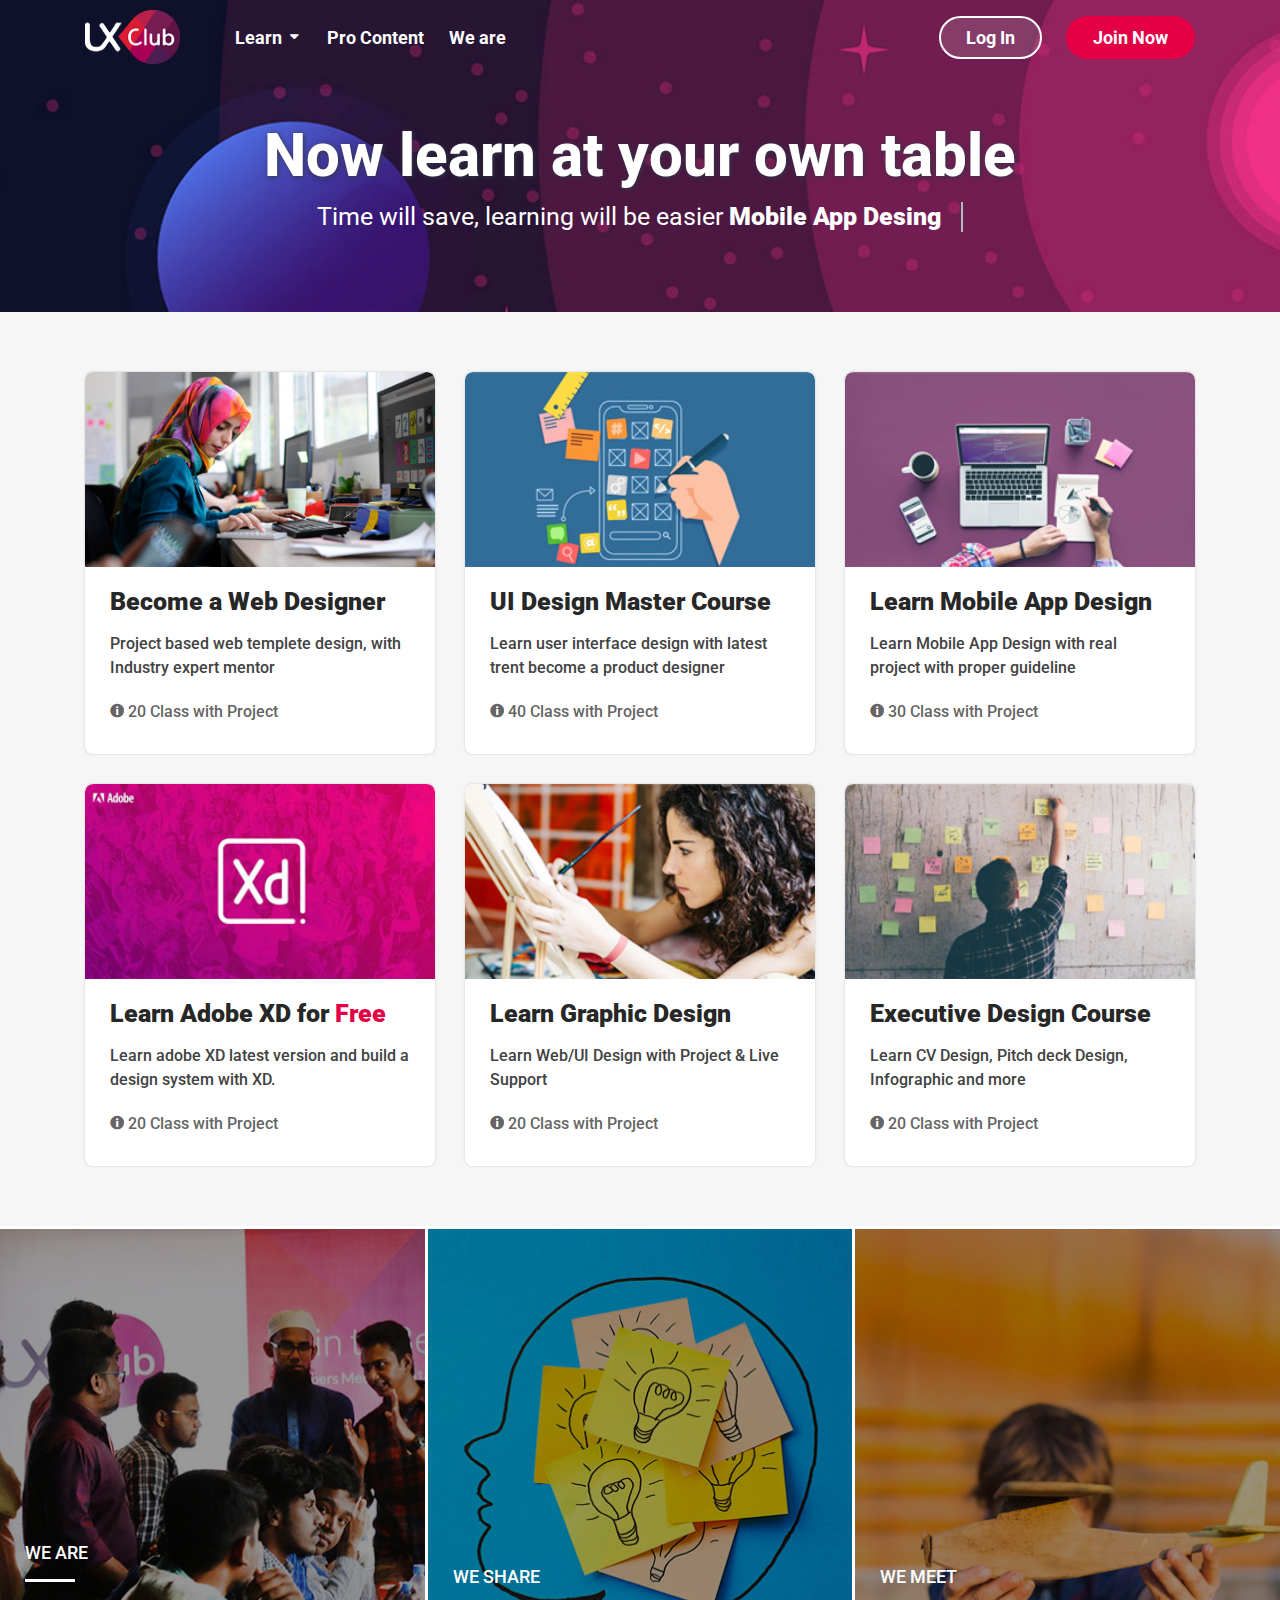
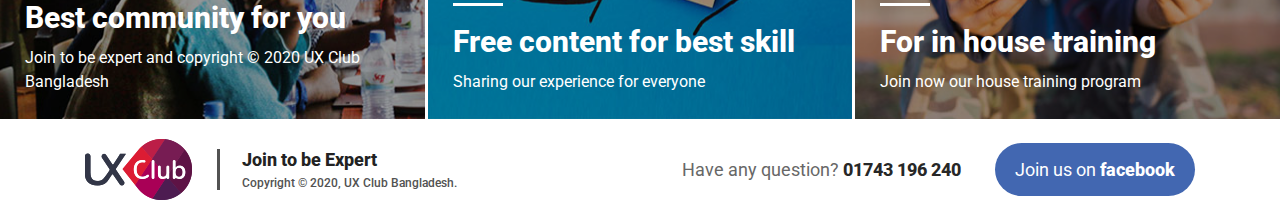
==== index.html @ e27b7f0e "g" ====
<!doctype html>
<html class="no-js" lang="en">

<head>

    <!--========= Required meta tags =========-->
    <meta charset="utf-8">
    <meta http-equiv="x-ua-compatible" content="ie=edge">
    <meta name="description" content="">
    <meta name="viewport" content="width=device-width, initial-scale=1, shrink-to-fit=no">

    <!--====== Title ======-->
    <title>Site Title</title>

    <!--====== Favicon ======-->
    <link rel="shortcut icon" href="assets/images/favicon.ico" type="images/x-icon" />
    <!--====== bootstrap css ======-->
    <link rel="stylesheet" href="assets/css/bootstrap.min.css">
    <!--====== font-awesome css ======-->
    <link rel="stylesheet" href="assets/css/font-awesome.min.css">
    <link rel="stylesheet" href="assets/css/icofont.min.css">
    <link rel="stylesheet" href="assets/css/nice-select.css">
    <link rel="stylesheet" href="assets/css/animate-headline.css">
    <link rel="stylesheet" href="assets/css/owl.carousel.min.css">
    <!--====== Default css ======-->
    <link rel="stylesheet" href="assets/css/default.css">
    <!--====== style css ======-->
    <link rel="stylesheet" href="assets/css/style.css">
    <!--====== responsive css ======-->
    <link rel="stylesheet" href="assets/css/responsive.css">
    
</head>
    <!--[if lt IE 8]>
        <p class="browserupgrade">You are using an <strong>outdated</strong> browser. Please <a href="http://browsehappy.com/">upgrade your browser</a> to improve your experience.</p>
    <![endif]-->
<body>

    <div class="overlayed"></div>

    <!-- header area start -->
    <header class="header-area">
        <div class="container">
            <div class="row">
                <div class="col-md-8">
                    <div class="header-left">
                        <a href="index.html" class="site-logo">
                            <img src="assets/images/logo.png" alt="">
                        </a>
                        <div class="mainmenu">
                            <ul id="navMenu">
                                <li class="has-submenu"><a href="inner-page-before.html">Learn</a>
                                    <ul class="has-sub-menu">
                                        <li><a href="#">Submenu 1</a></li>
                                        <li><a href="#">Submenu 2</a></li>
                                    </ul>
                                </li>
                                <li><a href="inner-page-after.html">Pro Content</a></li>
                                <li><a href="#">We are</a></li>
                            </ul>
                        </div>
                        <div class="sideicon">
                            <input type="checkbox" class="navigation__checkbox" id="navi-toggle">
                            <label for="navi-toggle" class="navigation__button">
                                <span class="navigation__icon">&nbsp;</span>
                            </label>
                        </div>
                    </div>
                </div>
                <div class="col-md-4 my-auto">
                    <div class="header-buttons">
                        <a href="#" data-toggle="modal" data-target="#exampleModalCenter"
                            class="site-button">Log In</a>
                        <a href="#" data-toggle="modal" data-target="#exampleModalCenter2"
                            class="site-button borderd">Join Now</a>
                    </div>
                    
                    <div class="for-loginmethod">
                        <!-- Modal -->
                        <div class="modal fade" id="exampleModalCenter" tabindex="-1" role="dialog"
                            aria-labelledby="exampleModalCenterTitle" aria-hidden="true">
                            <div class="modal-dialog modal-dialog-centered" role="document">
                                <div class="modal-content">
                                    <div class="modal-header">
                                        <button type="button" class="close" data-dismiss="modal" aria-label="Close">
                                            <span aria-hidden="true">&times;</span>
                                        </button>
                                    </div>
                                    <div class="modal-body">
                                        <div class="log-inpagess">
                                            <div class="login-content">
                                                <h4>Log In to Start Learning</h4>
                                                <div class="connect-facebook">
                                                    <span>
                                                        <a href=""><i class="fa fa-facebook-f"></i>Log In with
                                                            facebook</a>
                                                    </span>
                                                </div>
                                                <div class="loginforms1">
                                                    <form action="">
                                                        <div class="login-us">
                                                            <input type="email" placeholder="Email">
                                                            <input type="password" placeholder="Password">
                                                        </div>
                                                    </form>
                                                </div>
                                                <div class="repare-pass">
                                                    <div class="log-into">
                                                        <div class="try-thisfield">
                                                            <a href="profile-1.html" class="logs1">Log In</a>
                                                            <a href="" class="forgot1">Forgot Password?</a>
                                                        </div>
                                                        <span>Don't have an membership? <a href="">JOIN</a></span>
                                                    </div>
                                                </div>
                                            </div>
                                        </div>
                                    </div>
                                </div>
                            </div>
                        </div>

                        <!-- Modal -->
                    </div>


                    <div class="for-loginmethod">
                        <!-- Modal -->
                        <div class="modal fade" id="exampleModalCenter2" tabindex="-1" role="dialog"
                            aria-labelledby="exampleModalCenterTitle" aria-hidden="true">
                            <div class="modal-dialog modal-dialog-centered" role="document">
                                <div class="modal-content">
                                    <div class="modal-header">
                                        <button type="button" class="close" data-dismiss="modal" aria-label="Close">
                                            <span aria-hidden="true">&times;</span>
                                        </button>
                                    </div>
                                    <div class="modal-body">
                                        <div class="log-inpagess">
                                            <div class="login-content">
                                                <h4>Join to Start Learning</h4>
                                                <div class="connect-facebook">
                                                    <span>
                                                        <a href=""><i class="fa fa-facebook-f"></i>Log In with
                                                            facebook</a>
                                                    </span>
                                                </div>
                                                <div class="loginforms1">
                                                    <form action="">
                                                        <div class="login-us">
                                                            <input type="text" placeholder="Name">
                                                            <input type="email" placeholder="Email">
                                                            <input type="number" placeholder="Phone Number">
                                                            <input type="password" placeholder="Set Password">
                                                        </div>
                                                    </form>
                                                </div>
                                                <div class="repare-pass">
                                                    <div class="log-into">
                                                        <div class="try-thisfield">
                                                            <a href="profile-2.html" data-toggle="modal"
                                                                data-target="#exampleModalCenter3"
                                                                class="logs1 next-hide">Sing Up</a>
                                                        </div>
                                                        <span>You have already joined? <a href="">LOG IN</a></span>
                                                    </div>
                                                </div>
                                            </div>
                                        </div>
                                    </div>
                                </div>
                            </div>
                        </div>
                        <!-- Modal -->
                    </div>
                </div>
            </div>
        </div>
    </header>
    <!-- header area end -->

    <!-- hamburger menu start -->
    <div class="hamburger-menu">
        <div class="sidebarlists">
            <div class="crossbars">
                <button></button>
            </div>
            <ul>
                <li><a href="inner-page-before.html">Learn</a>
                    <ul>
                        <li><a href="#">Submenu 1</a></li>
                        <li><a href="#">Submenu 2</a></li>
                    </ul>
                </li>
                <li><a href="inner-page-after.html">Pro Content</a></li>
                <li><a href="#">We are</a></li>
            </ul>
        </div>
    </div>
    <!-- hamburger menu end -->

    <!-- hero area start -->
    <section class="hero-area bg_img" data-background="assets/images/hero-bg.jpg">
        <div class="container">
            <div class="row justify-content-center">
                <div class="col-lg-10 text-center">
                    <h2 class="title">Now learn at your own table</h2>
                    <h4 class="sub-title cd-headline clip is-full-width">Time will save, learning will be easier
                        <span class="cd-words-wrapper">
                            <b class="is-visible">Mobile App Desing</b>
                            <b>PSD Desing</b>
                            <b>Template Desing</b>
                            <b>Ux Design</b>
                        </span></h4>
                </div>
            </div>
        </div>
    </section>
    <!-- hero area end -->

    <!-- course section start -->
    <section class="courses-area pb-60">
        <div class="container">
            <div class="row mt-none-30">
                <div class="col-lg-4 col-md-6">
                    <div class="single-course mt-30">
                        <div class="course-img">
                            <a href="inner-page-before.html"><img src="assets/images/course-1.jpg" alt="Course 1"></a>
                        </div>
                        <a href="inner-page-before.html">
                            <h4 class="title">Become a Web Designer</h4>
                        </a>
                        <p>Project based web templete design, with
                            Industry expert mentor</p>
                        <span class="course-meta">
                            <i class="fa fa-exclamation-circle" aria-hidden="true"></i> 20
                            Class with Project
                        </span>
                    </div>
                </div>
                <div class="col-lg-4 col-md-6">
                    <div class="single-course mt-30">
                        <div class="course-img">
                            <a href="#"><img src="assets/images/course-2.jpg" alt="Course 1"></a>
                        </div>
                        <a href="#">
                            <h4 class="title">UI Design Master Course</h4>
                        </a>
                        <p>Learn user interface design with
                            latest trent become a product designer</p>
                        <span class="course-meta">
                            <i class="fa fa-exclamation-circle" aria-hidden="true"></i> 40
                            Class with Project
                        </span>
                    </div>
                </div>
                <div class="col-lg-4 col-md-6">
                    <div class="single-course mt-30">
                        <div class="course-img">
                            <a href="#"><img src="assets/images/course-3.jpg" alt="Course 1"></a>
                        </div>
                        <a href="#">
                            <h4 class="title">Learn Mobile App Design</h4>
                        </a>
                        <p>Learn Mobile App Design with real project
                            with proper guideline</p>
                        <span class="course-meta">
                            <i class="fa fa-exclamation-circle" aria-hidden="true"></i> 30
                            Class with Project
                        </span>
                    </div>
                </div>
                <div class="col-lg-4 col-md-6">
                    <div class="single-course mt-30">
                        <div class="course-img">
                            <a href="#"><img src="assets/images/course-4.jpg" alt="Course 1"></a>
                        </div>
                        <a href="#">
                            <h4 class="title">Learn Adobe XD for <span>Free</span></h4>
                        </a>
                        <p>Learn adobe XD latest version
                            and build a design system with XD.</p>
                        <span class="course-meta">
                            <i class="fa fa-exclamation-circle" aria-hidden="true"></i> 20
                            Class with Project
                        </span>
                    </div>
                </div>
                <div class="col-lg-4 col-md-6">
                    <div class="single-course mt-30">
                        <div class="course-img">
                            <a href="#"><img src="assets/images/course-5.jpg" alt="Course 1"></a>
                        </div>
                        <a href="#">
                            <h4 class="title">Learn Graphic Design</h4>
                        </a>
                        <p>Learn Web/UI Design with Project
                            & Live Support</p>
                        <span class="course-meta">
                            <i class="fa fa-exclamation-circle" aria-hidden="true"></i> 20
                            Class with Project
                        </span>
                    </div>
                </div>
                <div class="col-lg-4 col-md-6">
                    <div class="single-course mt-30">
                        <div class="course-img">
                            <a href="#"><img src="assets/images/course-6.jpg" alt="Course 1"></a>
                        </div>
                        <a href="#">
                            <h4 class="title">Executive Design Course</h4>
                        </a>
                        <p>Learn CV Design, Pitch deck Design,
                            Infographic and more</p>
                        <span class="course-meta">
                            <i class="fa fa-exclamation-circle" aria-hidden="true"></i> 20
                            Class with Project
                        </span>
                    </div>
                </div>
            </div>
        </div>
    </section>
    <!-- course section end -->

    <!-- blog section start -->
    <section class="blog-area">
        <div class="container-fluid">
            <div class="row no-gutters">
                <div class="col-lg-4">
                    <div class="single-post">
                        <div class="thumb bg_img" data-background="assets/images/blog-1.jpg" data-overlay="4"></div>
                        <div class="content">
                            <h4 class="sub-title">WE ARE</h4>
                            <a href="#">
                                <h2 class="title">Best community for you</h2>
                            </a>
                            <p>Join to be expert and copyright &copy; 2020 UX Club Bangladesh</p>
                        </div>
                    </div>
                </div>
                <div class="col-lg-4">
                    <div class="single-post">
                        <div class="thumb bg_img" data-background="assets/images/blog-2.jpg" data-overlay="4"></div>
                        <div class="content">
                            <h4 class="sub-title">WE SHARE</h4>
                            <a href="#">
                                <h2 class="title">Free content for best skill</h2>
                            </a>
                            <p>Sharing our experience for everyone</p>
                        </div>
                    </div>
                </div>
                <div class="col-lg-4">
                    <div class="single-post">
                        <div class="thumb bg_img" data-background="assets/images/blog-3.jpg" data-overlay="4"></div>
                        <div class="content">
                            <h4 class="sub-title">WE MEET</h4>
                            <a href="#">
                                <h2 class="title">For in house training</h2>
                            </a>
                            <p>Join now our house training program</p>
                        </div>
                    </div>
                </div>
            </div>
        </div>
    </section>
    <!-- blog section end -->

    <footer class="footer-area">
        <div class="container">
            <div class="row">
                <div class="col-lg-6">
                    <div class="footer-left">
                        <a href="index.html" class="footer-logo">
                            <img src="assets/images/footer-logo.png" alt="">
                        </a>
                        <div class="tagline">
                            <h4>Join to be Expert<span>Copyright &copy; 2020, UX Club Bangladesh.</span></h4>
                        </div>
                    </div>
                </div>
                <div class="col-lg-6 my-auto">
                    <div class="footer-right">
                        <a href="tel:01743196240" class="call-button"><span>Have any question?</span> 01743 196 240</a>
                        <a href="#" class="fb-button"><span>Join us on</span> facebook</a>
                    </div>
                </div>
            </div>
        </div>
    </footer>

    <!--========= jquery js =========-->
    <script src="assets/js/jquery-2.2.4.min.js"></script>
    <!--========= Bootstrap js =========-->
    <script src="assets/js/bootstrap.min.js"></script>
    <!--========= meanmenu js =========-->
    <script src="assets/js/jquery.nice-select.min.js"></script>
    <script src="assets/js/lightcase.js"></script>
    <script src="assets/js/animate-headline.js"></script>
    <script src="assets/js/owl.carousel.min.js"></script>
    <!--========= main js =========-->
    <script src="assets/js/main.js"></script>
</body>

</html>
---- assets/css/nice-select.css ----
.nice-select {
  -webkit-tap-highlight-color: transparent;
  background-color: #fff;
  border-radius: 5px;
  border: solid 1px #e8e8e8;
  box-sizing: border-box;
  clear: both;
  cursor: pointer;
  display: block;
  float: left;
  font-family: inherit;
  font-size: 14px;
  font-weight: normal;
  height: 42px;
  line-height: 40px;
  outline: none;
  padding-left: 18px;
  padding-right: 30px;
  position: relative;
  text-align: left !important;
  -webkit-transition: all 0.2s ease-in-out;
  transition: all 0.2s ease-in-out;
  -webkit-user-select: none;
     -moz-user-select: none;
      -ms-user-select: none;
          user-select: none;
  white-space: nowrap;
  width: auto; }
  .nice-select:hover {
    border-color: #dbdbdb; }
  .nice-select:active, .nice-select.open, .nice-select:focus {
    border-color: #999; }
  .nice-select:after {
    border-bottom: 2px solid #999;
    border-right: 2px solid #999;
    content: '';
    display: block;
    height: 5px;
    margin-top: -4px;
    pointer-events: none;
    position: absolute;
    right: 12px;
    top: 50%;
    -webkit-transform-origin: 66% 66%;
        -ms-transform-origin: 66% 66%;
            transform-origin: 66% 66%;
    -webkit-transform: rotate(45deg);
        -ms-transform: rotate(45deg);
            transform: rotate(45deg);
    -webkit-transition: all 0.15s ease-in-out;
    transition: all 0.15s ease-in-out;
    width: 5px; }
  .nice-select.open:after {
    -webkit-transform: rotate(-135deg);
        -ms-transform: rotate(-135deg);
            transform: rotate(-135deg); }
  .nice-select.open .list {
    opacity: 1;
    pointer-events: auto;
    -webkit-transform: scale(1) translateY(0);
        -ms-transform: scale(1) translateY(0);
            transform: scale(1) translateY(0); }
  .nice-select.disabled {
    border-color: #ededed;
    color: #999;
    pointer-events: none; }
    .nice-select.disabled:after {
      border-color: #cccccc; }
  .nice-select.wide {
    width: 100%; }
    .nice-select.wide .list {
      left: 0 !important;
      right: 0 !important; }
  .nice-select.right {
    float: right; }
    .nice-select.right .list {
      left: auto;
      right: 0; }
  .nice-select.small {
    font-size: 12px;
    height: 36px;
    line-height: 34px; }
    .nice-select.small:after {
      height: 4px;
      width: 4px; }
    .nice-select.small .option {
      line-height: 34px;
      min-height: 34px; }
  .nice-select .list {
    background-color: #fff;
    border-radius: 5px;
    box-shadow: 0 0 0 1px rgba(68, 68, 68, 0.11);
    box-sizing: border-box;
    margin-top: 4px;
    opacity: 0;
    overflow: hidden;
    padding: 0;
    pointer-events: none;
    position: absolute;
    top: 100%;
    left: 0;
    -webkit-transform-origin: 50% 0;
        -ms-transform-origin: 50% 0;
            transform-origin: 50% 0;
    -webkit-transform: scale(0.75) translateY(-21px);
        -ms-transform: scale(0.75) translateY(-21px);
            transform: scale(0.75) translateY(-21px);
    -webkit-transition: all 0.2s cubic-bezier(0.5, 0, 0, 1.25), opacity 0.15s ease-out;
    transition: all 0.2s cubic-bezier(0.5, 0, 0, 1.25), opacity 0.15s ease-out;
    z-index: 9; }
    .nice-select .list:hover .option:not(:hover) {
      background-color: transparent !important; }
  .nice-select .option {
    cursor: pointer;
    font-weight: 400;
    line-height: 40px;
    list-style: none;
    min-height: 40px;
    outline: none;
    padding-left: 18px;
    padding-right: 29px;
    text-align: left;
    -webkit-transition: all 0.2s;
    transition: all 0.2s; }
    .nice-select .option:hover, .nice-select .option.focus, .nice-select .option.selected.focus {
      background-color: #f6f6f6; }
    .nice-select .option.selected {
      font-weight: bold; }
    .nice-select .option.disabled {
      background-color: transparent;
      color: #999;
      cursor: default; }

.no-csspointerevents .nice-select .list {
  display: none; }

.no-csspointerevents .nice-select.open .list {
  display: block; }
---- assets/css/default.css ----
/* Deafult Margin & Padding */
.mt-none-30 {
	margin-top: -30px;
}
.mt-none-50 {
	margin-top: -50px;
}

/*-- Margin Top --*/
.mt-5 {
	margin-top: 5px;
}
.mt-10 {
	margin-top: 10px;
}
.mt-15 {
	margin-top: 15px;
}
.mt-20 {
	margin-top: 20px;
}
.mt-25 {
	margin-top: 25px;
}
.mt-30 {
	margin-top: 30px;
}
.mt-35 {
	margin-top: 35px;
}
.mt-40 {
	margin-top: 40px;
}
.mt-45 {
	margin-top: 45px;
}
.mt-50 {
	margin-top: 50px;
}
.mt-55 {
	margin-top: 55px;
}
.mt-60 {
	margin-top: 60px;
}
.mt-65 {
	margin-top: 65px;
}
.mt-70 {
	margin-top: 70px;
}
.mt-75 {
	margin-top: 75px;
}
.mt-80 {
	margin-top: 80px;
}
.mt-85 {
	margin-top: 85px;
}
.mt-90 {
	margin-top: 90px;
}
.mt-95 {
	margin-top: 95px;
}
.mt-100 {
	margin-top: 100px;
}
.mt-105 {
	margin-top: 105px;
}
.mt-110 {
	margin-top: 110px;
}
.mt-115 {
	margin-top: 115px;
}
.mt-120 {
	margin-top: 120px;
}
.mt-125 {
	margin-top: 125px;
}
.mt-130 {
	margin-top: 130px;
}
.mt-135 {
	margin-top: 135px;
}
.mt-140 {
	margin-top: 140px;
}
.mt-145 {
	margin-top: 145px;
}
.mt-150 {
	margin-top: 150px;
}
.mt-155 {
	margin-top: 155px;
}
.mt-160 {
	margin-top: 160px;
}
.mt-165 {
	margin-top: 165px;
}
.mt-170 {
	margin-top: 170px;
}
.mt-175 {
	margin-top: 175px;
}
.mt-180 {
	margin-top: 180px;
}
.mt-185 {
	margin-top: 185px;
}
.mt-190 {
	margin-top: 190px;
}
.mt-195 {
	margin-top: 195px;
}
.mt-200 {
	margin-top: 200px;
}
/*-- Margin Bottom --*/

.mb-5 {
	margin-bottom: 5px;
}
.mb-10 {
	margin-bottom: 10px;
}
.mb-15 {
	margin-bottom: 15px;
}
.mb-20 {
	margin-bottom: 20px;
}
.mb-25 {
	margin-bottom: 25px;
}
.mb-30 {
	margin-bottom: 30px;
}
.mb-35 {
	margin-bottom: 35px;
}
.mb-40 {
	margin-bottom: 40px;
}
.mb-45 {
	margin-bottom: 45px;
}
.mb-50 {
	margin-bottom: 50px;
}
.mb-55 {
	margin-bottom: 55px;
}
.mb-60 {
	margin-bottom: 60px;
}
.mb-65 {
	margin-bottom: 65px;
}
.mb-70 {
	margin-bottom: 70px;
}
.mb-75 {
	margin-bottom: 75px;
}
.mb-80 {
	margin-bottom: 80px;
}
.mb-85 {
	margin-bottom: 85px;
}
.mb-90 {
	margin-bottom: 90px;
}
.mb-95 {
	margin-bottom: 95px;
}
.mb-100 {
	margin-bottom: 100px;
}
.mb-105 {
	margin-bottom: 105px;
}
.mb-110 {
	margin-bottom: 110px;
}
.mb-115 {
	margin-bottom: 115px;
}
.mb-120 {
	margin-bottom: 120px;
}
.mb-125 {
	margin-bottom: 125px;
}
.mb-130 {
	margin-bottom: 130px;
}
.mb-135 {
	margin-bottom: 135px;
}
.mb-140 {
	margin-bottom: 140px;
}
.mb-145 {
	margin-bottom: 145px;
}
.mb-150 {
	margin-bottom: 150px;
}
.mb-155 {
	margin-bottom: 155px;
}
.mb-160 {
	margin-bottom: 160px;
}
.mb-165 {
	margin-bottom: 165px;
}
.mb-170 {
	margin-bottom: 170px;
}
.mb-175 {
	margin-bottom: 175px;
}
.mb-180 {
	margin-bottom: 180px;
}
.mb-185 {
	margin-bottom: 185px;
}
.mb-190 {
	margin-bottom: 190px;
}
.mb-195 {
	margin-bottom: 195px;
}
.mb-200 {
	margin-bottom: 200px;
}
/*-- margin left --*/
.ml-5 {
	margin-left: 5px;
}
.ml-10 {
	margin-left: 10px;
}
.ml-15 {
	margin-left: 15px;
}
.ml-20 {
	margin-left: 20px;
}
.ml-25 {
	margin-left: 25px;
}
.ml-30 {
	margin-left: 30px;
}
.ml-35 {
	margin-left: 35px;
}
.ml-40 {
	margin-left: 40px;
}
.ml-45 {
	margin-left: 45px;
}
.ml-50 {
	margin-left: 50px;
}
.ml-55 {
	margin-left: 55px;
}
.ml-60 {
	margin-left: 60px;
}
.ml-65 {
	margin-left: 65px;
}
.ml-70 {
	margin-left: 70px;
}
.ml-75 {
	margin-left: 75px;
}
.ml-80 {
	margin-left: 80px;
}
.ml-85 {
	margin-left: 85px;
}
.ml-90 {
	margin-left: 90px;
}
.ml-95 {
	margin-left: 95px;
}
.ml-100 {
	margin-left: 100px;
}
.ml-105 {
	margin-left: 105px;
}
.ml-110 {
	margin-left: 110px;
}
.ml-115 {
	margin-left: 115px;
}
.ml-120 {
	margin-left: 120px;
}
.ml-125 {
	margin-left: 125px;
}
.ml-130 {
	margin-left: 130px;
}
.ml-135 {
	margin-left: 135px;
}
.ml-140 {
	margin-left: 140px;
}
.ml-145 {
	margin-left: 145px;
}
.ml-150 {
	margin-left: 150px;
}
.ml-155 {
	margin-left: 155px;
}
.ml-160 {
	margin-left: 160px;
}
.ml-165 {
	margin-left: 165px;
}
.ml-170 {
	margin-left: 170px;
}
.ml-175 {
	margin-left: 175px;
}
.ml-180 {
	margin-left: 180px;
}
.ml-185 {
	margin-left: 185px;
}
.ml-190 {
	margin-left: 190px;
}
.ml-195 {
	margin-left: 195px;
}
.ml-200 {
	margin-left: 200px;
}
/*-- margin right --*/
.mr-5 {
	margin-right: 5px;
}
.mr-10 {
	margin-right: 10px;
}
.mr-15 {
	margin-right: 15px;
}
.mr-20 {
	margin-right: 20px;
}
.mr-25 {
	margin-right: 25px;
}
.mr-30 {
	margin-right: 30px;
}
.mr-35 {
	margin-right: 35px;
}
.mr-40 {
	margin-right: 40px;
}
.mr-45 {
	margin-right: 45px;
}
.mr-50 {
	margin-right: 50px;
}
.mr-55 {
	margin-right: 55px;
}
.mr-60 {
	margin-right: 60px;
}
.mr-65 {
	margin-right: 65px;
}
.mr-70 {
	margin-right: 70px;
}
.mr-75 {
	margin-right: 75px;
}
.mr-80 {
	margin-right: 80px;
}
.mr-85 {
	margin-right: 85px;
}
.mr-90 {
	margin-right: 90px;
}
.mr-95 {
	margin-right: 95px;
}
.mr-100 {
	margin-right: 100px;
}
.mr-105 {
	margin-right: 105px;
}
.mr-110 {
	margin-right: 110px;
}
.mr-115 {
	margin-right: 115px;
}
.mr-120 {
	margin-right: 120px;
}
.mr-125 {
	margin-right: 125px;
}
.mr-130 {
	margin-right: 130px;
}
.mr-135 {
	margin-right: 135px;
}
.mr-140 {
	margin-right: 140px;
}
.mr-145 {
	margin-right: 145px;
}
.mr-150 {
	margin-right: 150px;
}
.mr-155 {
	margin-right: 155px;
}
.mr-160 {
	margin-right: 160px;
}
.mr-165 {
	margin-right: 165px;
}
.mr-170 {
	margin-right: 170px;
}
.mr-175 {
	margin-right: 175px;
}
.mr-180 {
	margin-right: 180px;
}
.mr-185 {
	margin-right: 185px;
}
.mr-190 {
	margin-right: 190px;
}
.mr-195 {
	margin-right: 195px;
}
.mr-200 {
	margin-right: 200px;
}


/*-- Padding Top --*/

.pt-5 {
	padding-top: 5px;
}
.pt-10 {
	padding-top: 10px;
}
.pt-15 {
	padding-top: 15px;
}
.pt-20 {
	padding-top: 20px;
}
.pt-25 {
	padding-top: 25px;
}
.pt-30 {
	padding-top: 30px;
}
.pt-35 {
	padding-top: 35px;
}
.pt-40 {
	padding-top: 40px;
}
.pt-45 {
	padding-top: 45px;
}
.pt-50 {
	padding-top: 50px;
}
.pt-55 {
	padding-top: 55px;
}
.pt-60 {
	padding-top: 60px;
}
.pt-65 {
	padding-top: 65px;
}
.pt-70 {
	padding-top: 70px;
}
.pt-75 {
	padding-top: 75px;
}
.pt-80 {
	padding-top: 80px;
}
.pt-85 {
	padding-top: 85px;
}
.pt-90 {
	padding-top: 90px;
}
.pt-95 {
	padding-top: 95px;
}
.pt-100 {
	padding-top: 100px;
}
.pt-105 {
	padding-top: 105px;
}
.pt-110 {
	padding-top: 110px;
}
.pt-115 {
	padding-top: 115px;
}
.pt-120 {
	padding-top: 120px;
}
.pt-125 {
	padding-top: 125px;
}
.pt-130 {
	padding-top: 130px;
}
.pt-135 {
	padding-top: 135px;
}
.pt-140 {
	padding-top: 140px;
}
.pt-145 {
	padding-top: 145px;
}
.pt-150 {
	padding-top: 150px;
}
.pt-155 {
	padding-top: 155px;
}
.pt-160 {
	padding-top: 160px;
}
.pt-165 {
	padding-top: 165px;
}
.pt-170 {
	padding-top: 170px;
}
.pt-175 {
	padding-top: 175px;
}
.pt-180 {
	padding-top: 180px;
}
.pt-185 {
	padding-top: 185px;
}
.pt-190 {
	padding-top: 190px;
}
.pt-195 {
	padding-top: 195px;
}
.pt-200 {
	padding-top: 200px;
}
/*-- Padding Bottom --*/

.pb-5 {
	padding-bottom: 5px;
}
.pb-10 {
	padding-bottom: 10px;
}
.pb-15 {
	padding-bottom: 15px;
}
.pb-20 {
	padding-bottom: 20px;
}
.pb-25 {
	padding-bottom: 25px;
}
.pb-30 {
	padding-bottom: 30px;
}
.pb-35 {
	padding-bottom: 35px;
}
.pb-40 {
	padding-bottom: 40px;
}
.pb-45 {
	padding-bottom: 45px;
}
.pb-50 {
	padding-bottom: 50px;
}
.pb-55 {
	padding-bottom: 55px;
}
.pb-60 {
	padding-bottom: 60px;
}
.pb-65 {
	padding-bottom: 65px;
}
.pb-70 {
	padding-bottom: 70px;
}
.pb-75 {
	padding-bottom: 75px;
}
.pb-80 {
	padding-bottom: 80px;
}
.pb-85 {
	padding-bottom: 85px;
}
.pb-90 {
	padding-bottom: 90px;
}
.pb-95 {
	padding-bottom: 95px;
}
.pb-100 {
	padding-bottom: 100px;
}
.pb-105 {
	padding-bottom: 105px;
}
.pb-110 {
	padding-bottom: 110px;
}
.pb-115 {
	padding-bottom: 115px;
}
.pb-120 {
	padding-bottom: 120px;
}
.pb-125 {
	padding-bottom: 125px;
}
.pb-130 {
	padding-bottom: 130px;
}
.pb-135 {
	padding-bottom: 135px;
}
.pb-140 {
	padding-bottom: 140px;
}
.pb-145 {
	padding-bottom: 145px;
}
.pb-150 {
	padding-bottom: 150px;
}
.pb-155 {
	padding-bottom: 155px;
}
.pb-160 {
	padding-bottom: 160px;
}
.pb-165 {
	padding-bottom: 165px;
}
.pb-170 {
	padding-bottom: 170px;
}
.pb-175 {
	padding-bottom: 175px;
}
.pb-180 {
	padding-bottom: 180px;
}
.pb-185 {
	padding-bottom: 185px;
}
.pb-190 {
	padding-bottom: 190px;
}
.pb-195 {
	padding-bottom: 195px;
}
.pb-200 {
	padding-bottom: 200px;
}

/*-- Padding left --*/

.pl-0 {
	padding-left: 0px;
}
.pl-5 {
	padding-left: 5px;
}
.pl-10 {
	padding-left: 10px;
}
.pl-15 {
	padding-left: 15px;
}
.pl-20 {
	padding-left: 20px;
}
.pl-25 {
	padding-left: 25px;
}
.pl-30 {
	padding-left: 30px;
}
.pl-35 {
	padding-left: 35px;
}
.pl-40 {
	padding-left: 40px;
}
.pl-45 {
	padding-left: 45px;
}
.pl-50 {
	padding-left: 50px;
}
.pl-55 {
	padding-left: 55px;
}
.pl-60 {
	padding-left: 60px;
}
.pl-65 {
	padding-left: 65px;
}
.pl-70 {
	padding-left: 70px;
}
.pl-75 {
	padding-left: 75px;
}
.pl-80 {
	padding-left: 80px;
}
.pl-85 {
	padding-left: 85px;
}
.pl-90 {
	padding-left: 90px;
}
.pl-100 {
	padding-left: 100px;
}
.pl-105 {
	padding-left: 105px;
}
.pl-110 {
	padding-left: 110px;
}
.pl-115 {
	padding-left: 115px;
}
.pl-120 {
	padding-left: 120px;
}
.pl-125 {
	padding-left: 125px;
}
/*-- Padding right --*/

.pr-0 {
	padding-right: 0px;
}
.pr-5 {
	padding-right: 5px;
}
.pr-10 {
	padding-right: 10px;
}
.pr-15 {
	padding-right: 15px;
}
.pr-20 {
	padding-right: 20px;
}
.pr-25 {
	padding-right: 25px;
}
.pr-30 {
	padding-right: 30px;
}
.pr-35 {
	padding-right: 35px;
}
.pr-40 {
	padding-right: 40px;
}
.pr-45 {
	padding-right: 45px;
}
.pr-50 {
	padding-right: 50px;
}
.pr-55 {
	padding-right: 55px;
}
.pr-60 {
	padding-right: 60px;
}
.pr-65 {
	padding-right: 65px;
}
.pr-70 {
	padding-right: 70px;
}
.pr-75 {
	padding-right: 75px;
}
.pr-80 {
	padding-right: 80px;
}
.pr-85 {
	padding-right: 85px;
}
.pr-90 {
	padding-right: 90px;
}
.pr-95 {
	padding-right: 95px;
}
.pr-100 {
	padding-right: 100px;
}
.pr-105 {
	padding-right: 105px;
}

/* black overlay */

[data-overlay] {
	position: relative;
}
[data-overlay]::before {
	background: #000;
	content: "";
	height: 100%;
	left: 0;
	position: absolute;
	top: 0;
	width: 100%;
	z-index: 1;
}
[data-overlay="3"]::before {
	opacity: 0.3;
}
[data-overlay="4"]::before {
	opacity: 0.4;
}
[data-overlay="5"]::before {
	opacity: 0.5;
}
[data-overlay="6"]::before {
	opacity: 0.6;
}
[data-overlay="7"]::before {
	opacity: 0.7;
}
[data-overlay="8"]::before {
	opacity: 0.8;
}
[data-overlay="9"]::before {
	opacity: 0.9;
}

.bg_img{
    background-position: center center;
    background-size: cover;
    background-repeat: no-repeat;
    width: 100%;
}
---- assets/css/style.css ----
/* 
------------------
Template Name: 
Author: rsthemes
Author Email: info.rsthemes@gmail.com
Version: 1.0
------------------

----------------
Table of Content
----------------
1.common css
2.header css
3.banner css
4.about css
5.services css
6.qualification css
7.portfolio css
8.blog css
9.review css
10.contact css
11.footer css
*/


/*______________________ Global stlye ___________________*/

@import url('https://fonts.googleapis.com/css?family=Roboto:400,400i,500,500i,700,700i,900&display=swap');
@import url('https://fonts.googleapis.com/css?family=Hind+Siliguri:300,400,500,600,700&display=swap');

*,
*::after,
*::before {
    margin: 0;
    padding: 0;
    outline: 0;
}

a,
a:hover,
a:visited,
a:link {
    text-decoration: none;
}

a:focus,
input:focus,
textarea:focus,
button:focus {
    text-decoration: none;
    outline: none;
}

html,
body {
    font-family: 'Roboto', sans-serif;
    font-weight: 400;
    font-style: normal;
    font-size: 15px;
    color: #222222;
}

h1,
h2,
h3,
h4,
h5,
h6,
p {
    margin: 0;
    padding: 0;
}

ul,
li {
    margin: 0px;
    padding: 0px;
    list-style-type: none;
}

a,
button,
input[type="submit"] {
    transition: all 0.2s;
    cursor: pointer;
}

img {
    max-width: 100%;
    height: auto;
}


/*______________________ Main CSS Start From Here ___________________*/


/* header css */
.header-left {
    display: flex;
    align-items: center;
}

.mainmenu ul {
    display: flex;
}

.mainmenu a {
    color: #fff;
    font-weight: 700;
    font-size: 18px;
    display: block;
    padding: 10px 5px;
}

.mainmenu ul li:not(:first-child) {
    padding-left: 15px;
}

.mainmenu {
    margin-left: 50px;
}

.header-buttons {
    text-align: right;
}

.site-button {
    border: 2px solid #fff;
    display: inline-block;
    color: #fff;
    font-weight: 700;
    padding: 9px 26px;
    border-radius: 40px;
    background: #ffffff24;
}

.header-buttons .site-button {
    font-size: 18px;
    padding: 6px 25px;
}

.course-meta i {
    transform: rotate(180deg);
}

.site-button:hover {
    border-color: transparent;
    background: #E30045;
    color: #fff;
}

.site-button.borderd {
    background: #E30045;
    color: #fff;
    border-color: transparent;
    margin-left: 20px;
}

.header-area {
    padding: 10px 0;
    position: absolute;
    width: 100%;
}

ul.has-sub-menu {
    display: inherit;
    background: #fff;
    width: 200px;
    position: absolute;
    z-index: 9;
    padding-top: 10px;
    padding-bottom: 10px;
    left: 0;
    top: 150%;
    opacity: 0;
    visibility: hidden;
    transition: all .2s;
    border-radius: 5px;
}

ul.has-sub-menu li {
    padding: 0 !important;
}

ul.has-sub-menu li a {
    font-size: 16px;
    font-weight: 500;
    padding: 10px 15px;
    color: #272727
}

.mainmenu li {
    position: relative;
}

.mainmenu li:hover ul.has-sub-menu {
    opacity: 1;
    visibility: visible;
    top: 120%
}

li.has-submenu::after {
    content: "\f0d7 ";
    position: absolute;
    right: 8px;
    top: 50%;
    transform: translateY(-50%);
    font-family: fontAwesome;
    color: #fff;
}

.mainmenu li:hover::after {
    color: #E30045;
}

li.has-submenu {
    padding-right: 20px;
}

.mainmenu li:hover>a {
    color: #E30045;
}

/* hero css */
.hero-area {
    padding-top: 120px;
    padding-bottom: 80px;
}

.hero-area .title {
    font-size: 60px;
    color: #fff;
    font-weight: 800;
    text-shadow: 1px 1px 5px #323647;
}

.hero-area .sub-title {
    font-size: 25px;
    color: #fff;
    font-weight: 400;
    margin-top: 10px;
}

.hero-area .sub-title span {
    font-weight: 600;
}

.cd-headline.clip span {
    padding: 0;
}

/* single couse  */

.courses-area {
    padding-top: 60px;
    background: #F6F6F6;
}

.course-img {
    height: 195px;
    overflow: hidden;
    margin-right: -25px;
    margin-left: -25px;
    margin-top: -25px;
    border-radius: 8px 8px 0px 0px;
}

.course-img img {
    width: 100%;
    height: 100%;
    transition: .2s;
    border-radius: 8px 8px 0px 0px;
    object-fit: cover;
}

.single-course:hover .course-img img {
    transform: scale(1.2);
}

.single-course {
    padding: 25px;
    border-radius: 10px;
    box-shadow: 0 0 1.5px 0.5px #E4E4E4;
    padding-bottom: 30px;
    background: #fff;
    border-radius: 8px;
}

.single-course {
    font-size: 16px;
    font-weight: 500;
    color: #424242;
    transition: .2s;
}

.course-meta {
    display: block;
    margin-top: 20px;
    transition: .2s;
    font-weight: 500;
    color: #424242d6;
}

.single-course .title {
    font-size: 25px;
    font-weight: 900;
    color: #272727;
    margin: 20px 0;
    margin-bottom: 15px;
    transition: .2s;
}

.single-course .title span {
    color: #E30045;
}

.single-course:hover .title,
.single-course:hover p,
.single-course:hover .course-meta {
    color: #E30045;
}

/* blog css */

.blog-area .container-fluid {
    padding: 0;
}

.blog-area .row .col-lg-4:not(:nth-child(2)) {
    padding: 0;
}

.blog-area .no-gutters>.col,
.no-gutters>[class*=col-] {
    padding-left: 1.5px;
    padding-right: 1.5px;
}

.blog-area .row .col-lg-4:nth-child(1) {
    padding-right: 1.5px;
}

.blog-area .row .col-lg-4:nth-child(3) {
    padding-left: 1.5px;
}

.single-post {
    height: 490px;
    position: relative;
    overflow: hidden;
    transition: .2s;
}

.single-post .thumb {
    height: 490px;
    z-index: 1;
    transition: .2s;
}

.single-post:hover .thumb {
    transform: scale(1.2);
}

.single-post .thumb::before {
    z-index: -1;
}

.single-post .content {
    position: absolute;
    bottom: 25px;
    width: 100%;
    left: 0;
    color: #fff;
    padding-left: 25px;
    font-size: 16px;
    z-index: 2;
}

.single-post .sub-title {
    font-size: 18px;
    position: relative;
    margin-bottom: 18px;
    padding-bottom: 18px;
}

.single-post .sub-title::after {
    background: #fff;
    left: 0;
    bottom: 0;
    content: "";
    height: 3px;
    width: 50px;
    position: absolute;
}

.single-post .title {
    font-size: 30px;
    margin-bottom: 10px;
    font-weight: 800;
}

.single-post a {
    color: #fff;
}

.blog-area {
    padding-top: 3px;
}

/* footer css */
.footer-left {
    display: flex;
    align-items: center;
}

.tagline h4 {
    font-size: 18px;
    font-weight: 800;
}

.tagline span {
    font-size: 12px;
    font-weight: 500;
    display: block;
    margin-top: 5px;
    color: #525252;
}

.footer-logo {
    margin-right: 50px;
}

.tagline {
    position: relative;
}

.tagline::after {
    content: "";
    height: 100%;
    width: 3px;
    background: #525252;
    position: absolute;
    left: -25px;
    top: 0;
}

.footer-right {
    text-align: right;
}

.call-button {
    color: #272727;
    font-weight: 800;
    font-size: 18px;
}

.call-button:hover {
    color: #E30045
}

.call-button span {
    color: #676767;
    font-weight: 400;
}

.fb-button {
    background: #4267B1;
    color: #fff;
    padding: 16px 20px;
    border-radius: 40px;
    margin-left: 30px;
    font-weight: 800;
    font-size: 18px;
}

.fb-button span {
    font-weight: 400;
}

.fb-button:hover {
    background: rgb(49, 84, 153);
    color: #fff
}

.footer-area {
    padding: 20px 0;
}

/* inner page css */
header.header-area.page {
    position: inherit;
}

.page .mainmenu a {
    color: #222222;
}

.page li.has-submenu::after {
    color: #222222;
}

.page .mainmenu li:hover::after {
    color: #E30045;
}

.page ul.has-sub-menu {
    box-shadow: 0 1.5px 2px 1.5px #eee;
}

.page .site-button {
    border-color: #272727;
    color: #272727;
}

.page .site-button.borderd {
    color: #ffff;
    border-color: transparent;
}

.page .site-button.borderd:hover,
.site-button.borderd:hover {
    background: #9C0333;
}

.page .site-button:hover {
    color: #fff;
    border-color: transparent;
}

.inner-course {
    height: 420px;
    position: relative;
    border-radius: 10px 0px 0px 10px;
    display: block;
}

.inner-course span {
    position: absolute;
    left: 50%;
    top: 50%;
    transform: translate(-50%, -50%);
    z-index: 99;
}

.inner-course::before {
    border-radius: 10px 0px 0px 10px;
    opacity: 0;
    transition: .2s;
}

.inner-course:hover::before {
    opacity: .4;
}

.course-preview-details {
    background: #E30045;
    color: #fff;
    padding: 25px 15px;
    height: 420px;
    border-radius: 0px 10px 10px 0px;
}


.inner-course-preview .col-lg-8 {
    padding-right: 0px;
}

.inner-course-preview .col-lg-4 {
    padding-left: 0px;
}

.course-preview-details span {
    display: block;
    font-weight: 500;
    font-size: 16px;
    margin-top: 10px;
}

.course-preview-details .title {
    font-size: 25px;
    font-weight: 900;
    margin-bottom: 30px;
}

.course-preview-details span i {
    transform: rotate(180deg);
    display: inline-block;
}

.course-info h5 {
    font-size: 20px;
    font-weight: 500;
    margin-bottom: 15px;
    text-align: left;
}

.course-info li {
    font-size: 15px;
    font-weight: 400;
}

.course-info li:not(:last-child) {
    margin-bottom: 10px;
}

.site-btn.course {
    color: #fff;
    display: inline-block;
    width: 250px;
    height: 60px;
    text-align: center;
    font-size: 20px;
    font-weight: 900;
    background: #C2023C;
    border-radius: 40px;
    line-height: 60px;
    margin-top: 25px;
}

.site-btn.course:hover {
    background: #9c0333;
}

.course-info {
    text-align: center;
}

.course-info ul {
    text-align: left;
}

.course-video-top {
    display: flex;
    align-items: center;
    margin-bottom: 30px;
}

.course-video-top h4 {
    flex-basis: 50%;
    font-size: 25px;
    font-weight: 900;
}

.course-video-top span {
    flex-basis: 50%;
    text-align: right;
    font-weight: 700;
    color: #484848;
    text-transform: uppercase;
}

.course-video-content {
    margin-top: 30px;
}

.course-videos .single-videos:not(:last-child) {
    margin-bottom: 5px;
}

.single-videos {
    background: #fafafa;
    padding-top: 15px;
    padding-left: 15px;
    padding-right: 15px;
    padding-bottom: 15px;
    display: flex;
}

.single-video-left .play-btn {
    font-size: 27px;
    color: #5f5f5f;
    display: inline-block;
}

.video-duratio i {
    font-size: 14px;
}

.video-duratio {
    color: #616161;
    font-size: 14px;
}

.single-video-left .title {
    font-size: 18px;
    font-weight: 400;
    color: #414141;
}

.site-btn.preview {
    border: 1px solid #C2C2C2;
    width: 112px;
    display: inline-block;
    height: 40px;
    color: #505050;
    text-align: center;
    font-weight: 400;
    font-size: 16px;
    line-height: 40px;
    border-radius: 40px;
}

.single-video-right {
    flex-basis: 20%;
    text-align: right;
}

.single-video-left {
    flex-basis: 80%;
    display: flex;
}

.after-payment .single-video-left {
    flex-basis: 100%;
}

.single-videos {
    align-items: center;
    border-radius: 5px;
}

.single-video-left .content {
    display: flex;
    flex-direction: column;
    margin-left: 10px;
}

.single-videos:hover .play-btn {
    color: #E30045;
}

.single-videos:hover .single-video-left .title {
    color: #E30045;
}

.single-video-left .title {
    transition: .2s;
}

.single-videos:hover .site-btn.preview {
    color: #fff;
    background: #E30045;
    border-color: transparent;
}

/* faq css */
.faqs .title {
    text-transform: uppercase;
    font-weight: 900;
    font-size: 25px;
    margin-top: 30px;
    margin-bottom: 30px;
}

.accordion .btn-link {
    color: #383838;
    font-weight: 700;
    padding: 0;
    font-size: 20px;
    width: 100%;
    text-align: left;
    text-decoration: none;
    padding: 10px 0;
    font-family: 'Hind Siliguri', sans-serif;
}

.accordion .card-header {
    padding: 0;
    padding: 0px 0;
    border-top: 1px solid #E7E7E7 !important;
    background: transparent;
    border-bottom: 0px;
}

.accordion .card {
    border: 0px solid;
}

.accordion .btn-link:hover {
    text-decoration: none;
}

.accordion .card-body {
    padding: 0;
    color: #414141;
    font-size: 16px;
    padding-bottom: 10px;
    font-family: 'Hind Siliguri', sans-serif;
    font-weight: 500;
}

.accordion .card:last-child {
    border-bottom: 1px solid #E7E7E7;
}

.accordion .subtitle {
    position: relative;
}

.accordion .subtitle>button::after,
.accordion .subtitle>a::after {
    content: "\eab2";
    font-family: 'IcoFont';
    position: absolute;
    right: 0;
    top: 50%;
    transform: translate(0px, -50%);
    font-size: 20px;
    font-weight: 700;
}

.accordion.course .subtitle>a[aria-expanded="true"]:after {
    right: 0;
}

.accordion.course .card-body {
    font-weight: 400;
}

.accordion .subtitle>button[aria-expanded="true"]:after {
    content: "\eab9";
    color: #E30045
}

.accordion.course .subtitle>a::after {
    content: "\eab2";
}

.accordion.course .subtitle>a[aria-expanded="true"]:after {
    content: "\eab9";
}

.accordion .subtitle>button[aria-expanded="true"],
.accordion .subtitle>button:hover {
    color: #E30045;
}

.accordion.course .btn-link {
    color: #383838;
}

.accordion.course .subtitle>a[aria-expanded="true"]:after {
    color: #383838
}

/* reledet course css */
.releted-course {
    margin-top: 75px;
    padding: 50px 0;
    background: #F8F8F8;
}

.inner-course-preview::after {
    height: 300px;
    background: #F8F8F8;
    content: "";
    width: 100%;
    position: absolute;
    top: 0;
    left: 0;
    z-index: -1;
}

/* dashboard nav css */
.authore {
    background: #E30045;
    color: #fff;
    text-align: center;
    padding: 20px 0;
    border-radius: 10px 0px 0px 0px;
}

.authore-img {
    width: 70px;
    height: 70px;
    margin: 0 auto;
}

.authore-img img {
    width: 100%;
    height: 100%;
    object-fit: cover;
    border-radius: 50%;
}

.authore .name {
    font-size: 20px;
    font-weight: 900;
    margin: 15px 0;
}

.site-btn.logout {
    color: #fff;
    border: 2px solid #FFF;
    width: 100px;
    height: 35px;
    display: inline-block;
    font-size: 16px;
    font-weight: 900;
    line-height: 32px;
    border-radius: 40px;
}

.nav.dashboard {
    display: block;
}

.nav.dashboard a {
    color: #272727;
    font-weight: 700;
    padding: 12px 15px;
    font-size: 16px;
}

.nav.dashboard li {
    position: relative;
}

.nav.dashboard a.active {
    background: #F7E6EB;
    color: #CF003F;
    position: relative;
}

.nav.dashboard a.active::after {
    content: "";
    height: 100%;
    width: 3px;
    background: #CF003F;
    left: 0;
    top: 0;
    position: absolute;
}

/* my course css */

.user-profile-area {
    background: #F8F8F8;
    padding-bottom: 80px;
}

.user-profile {
    border: 1px solid #E9E9E9;
    border-radius: 10px;
}

.profile-right {
    border-radius: 0px 10px 10px 0px;
}

.user-profile-area .container-fluid {
    padding-left: 0;
}

.user-profile-area .no-gutters>[class*=col-] {
    padding-left: 0;
}

.user-profile .col-md-3 {
    padding-left: 0px;
}

.user-profile .col-md-9 {
    padding-right: 0px;
}

.user-profile-area::after {
    content: "";
    background: #F8F8F8;
    height: 200px;
    width: 100%;
    left: 0;
    top: 0;
    position: absolute;
    z-index: -1;
}

.profile-right {
    background: #fff;
}

.dashboard-courses {
    text-align: center;
    padding: 129px 0;
}

.dashboard-courses .join-course {
    background: #E30045;
    color: #fff;
    font-weight: 900;
    font-size: 18px;
    width: 165px;
    display: inline-block;
    height: 45px;
    line-height: 45px;
    border-radius: 40px;
}

.dashboard-courses .title {
    font-size: 25px;
    font-weight: 300;
    margin-top: 25px;
    margin-bottom: 30px;
}

.tab-content .tab-pane {
    min-height: 500px;
    position: relative;
}

.mobile-menu {
    display: none;
}

/*login-css*/
.for-loginmethod .modal-dialog {
    width: 400px;
}

.for-loginmethod .modal-header {
    display: -ms-flexbox;
    display: flex;
    -ms-flex-align: start;
    align-items: flex-start;
    -ms-flex-pack: justify;
    justify-content: flex-end;
    padding: 2px 0;
    border-bottom: 0px;
}

.modal-body.customlogooo {
    padding: 0 0 !important;
    padding-bottom: 54px !important;
}

.try-thisfield.got.got-bg a {
    width: 164px;
    margin: auto;
    border-radius: 32px;
    padding: 14px 0;
}

.try-thisfield.got.got-bg {
    margin-top: 48px;
}

.next-logo {
    background: url(../img/logoneed-bg.png);
    height: 136px;
    display: flex;
    align-items: center;
    justify-content: center;
    object-fit: cover;
}

.for-loginmethod .modal-body {
    position: relative;
    -ms-flex: 1 1 auto;
    flex: 1 1 auto;
    padding-top: 0 !important;
    padding: 32px;
    text-align: center;
}

.for-loginmethod .modal-header .close {
    padding: 6px 16px;
    margin: 0px;
}

.for-loginmethod .modal-content {
    position: relative;
    background-color: #F5F5F5;
    border: 1px solid rgba(0, 0, 0, .2);
    border-radius: 10px;
    outline: 0;
}

.for-loginmethod .modal.fade .modal-dialog {
    transition: -webkit-transform .2s ease-out;
    transition: transform .2s ease-out;
    transition: transform .2s ease-out, -webkit-transform .2s ease-out;
}

.login-content h4 {
    font-size: 25px;
    font-weight: 800;
    color: #2c2d35;
    margin-bottom: 22px;
}

.connect-facebook a {
    background: #4B67A8;
    padding: 12px;
    border-radius: 6px;
    display: block;
    color: #fff;
    font-size: 16px;
    font-weight: 500;
}

.login-us input {
    width: 100%;
    background: #fff;
    border: none;
    padding: 10px 14px;
    margin-top: 12px;
    border-radius: 6px;
    color: #2C2D35;
    font-weight: 500;
    font-size: 16px;
}

.try-thisfield a {
    display: block;
    color: #2c2d35;
    font-weight: 500;
    font-size: 16px;
}

.try-thisfield {
    margin-top: 15px;
}

.log-into span {
    color: #2c2d35;
    font-size: 16px;
    font-weight: 400;
}

.log-into span a {
    font-size: 16px;
    font-weight: 700;
    color: #e30045;
}

.try-thisfield a.logs1 {
    background: #E30048;
    color: #fff;
    padding: 8px;
    display: block;
    font-size: 20px;
    font-weight: 700;
    border-radius: 6px;
    margin-bottom: 12px;
}

.connect-facebook a i {
    color: #4B67A8;
    background: #fff;
    width: 22px;
    height: 24px;
    line-height: 24px;
    margin-right: 11px;
}

/*login-css*/



/*successful-css*/
.login-content.next-h4 p {
    font-size: 15px;
    font-weight: 400;
    color: #3e4041;
    margin-bottom: 0;
}

.call-usw p a {
    color: #2c2d35;
    font-weight: 700;
    font-size: 16px;
}

.try-thisfield.got a {
    background: #2E2F38;
}

.for-loginmethod.this1-hide.activeee {
    visibility: hidden;
    opacity: 0;
}

.login-us.trxid input {
    border: 1px solid #E1E1E1;
}

.send-money.owl-carousel .owl-nav {
    position: absolute;
    right: 0;
    top: 50%;
    transform: translateY(-50%);
}

.rocket-by p {
    margin-bottom: 9px !important;
}

.send-money.owl-carousel .owl-nav button i {
    position: absolute;
    right: -12px;
    top: 50%;
    transform: translateY(-50%);
    background: #fff;
    width: 28px;
    height: 28px;
    line-height: 28px;
    border-radius: 50%;
    box-shadow: 0px 0px 2px #a0a0a0;
}

.send-money.owl-carousel .owl-nav i {
    font-size: 27px;
    color: #a0a0a0;
}

.send-money .owl-dots {
    display: none;
}

.price span {
    font-size: 29px;
    font-weight: 700;
    color: #2c2d35;
    display: inline-block;
    margin-top: 15px;
    margin-bottom: 15px;
}

.price img {
    width: 21px;
    margin-top: -3px;
}

.niceselect-for .nice-select {
    width: 100%;
    border: transparent;
    background: #fff;
}

.niceselect-for .nice-select.open .list {
    width: 100%;
}

.rocket-by p {
    color: #2c2d35 !important;
    font-weight: 400 !important;
}

.rocket-by a.bkashh1 {
    color: #e3106e;
    font-weight: 700;
}

.rocket-by a.rocketts {
    color: #790381;
    font-weight: 700;
}

.try-thisfield.got.red-submit a {
    background: #E3004A;
}

.course-preview-details span.current {
    color: #2C2D35;
    font-weight: 400;
    margin-top: 0;
}

.niceselect-for .nice-select.open .list li {
    color: #2C2D35;
    margin-bottom: 0;
}

.rocket,
.bkash {
    display: none;
}

.bkash.active {
    display: block;
}

.rocket.active {
    display: block;
}

.rocket-by a {
    position: relative;
}

.rocket-by a.active::after,
.rocket-by a:hover::after {
    position: absolute;
    bottom: -2px;
    content: "";
    background: #E30045;
    width: 100%;
    height: 3px;
    left: 0;
}



.site-button {
    position: relative;
    z-index: 100;
}

.try-thisfield a.logs1:hover {
    background: #c50542;
}

.modal-header span {
    font-size: 28px;
    line-height: 0;
}

.price span {
    margin-top: 0;
}

.accordion.course .btn.btn-link {
    color: #383838;
    border-color: transparent;
    padding: 17px 0;
    font-weight: 600;
}

.accordion.course .card {
    border-color: transparent;
    background: #f6f6f6;
    margin: 5px 0px;
    padding-left: 15px;
    padding-right: 15px;
}

.accordion.course .card .card-header {
    border-color: transparent;
    border-top: 0px !important;
}

.login-us input:focus {
    border: 1px solid red;
}

.login-us input {
    border: 1px solid transparent;
}

/* sidebar start */
.sidebarlists {
    background: #fff;
    position: fixed;
    top: 0;
    height: 100%;
    width: 250px;
    z-index: 977;
    padding: 20px;
    transition: .3s;
    right: -250px;
}

.sidebarlists ul {
    margin: 0;
    padding: 0;
    list-style: none;
}

.sidebarlists ul li {
    display: block;
}

.sidebarlists ul li a {
    color: #1b2b3a;
    font-weight: 700;
    font-size: 18px;
    display: block;
    margin: 15px 0;
    font-family: 'Encode Sans Condensed', sans-serif;
    transition: all .3s;
    position: relative;
}

.sidebarlists ul li a:hover {
    padding-left: 8px;
    color: #f37022;
}

.sidebarlists ul li a::after {
    transition: all .3s;
}

.sidebarlists ul li a:hover::after {
    height: 100%;
    width: 4px;
    content: "";
    background: #F37022;
    position: absolute;
    top: 50%;
    transform: translateY(-50%);
    left: -5px;
}

.crossbars {
    margin-bottom: 10px;
}

.crossbars button {
    background: transparent;
    border: none;
    cursor: pointer;
    padding: 0;
}

.crossbars button {
    position: relative;
    z-index: 1;
    width: 20px;
    height: 20px;
}

.crossbars button::after,
.crossbars button::before {
    height: 3px;
    width: 20px;
    background: #1b2b3a;
    content: "";
    left: 0;
    bottom: 10px;
    position: absolute;
    transform: rotate(135deg);
    transition: all .3s;
}

.crossbars button::before {
    transform: rotate(-135deg);
}

.crossbars button:hover::after,
.crossbars button:hover::before {
    width: 32px;
}

.overlayed {
    background: #24384C;
    position: fixed;
    width: 100%;
    height: 100%;
    z-index: 944;
    opacity: .3;
    left: 0;
    top: 0;
    transition: .3s;
    visibility: hidden;
    opacity: 0;
}

.sidebarlists.actives {
    right: 0;
}

.overlayed.actives {
    visibility: visible;
    opacity: .5;
}

.sideicon {
    display: none;
}

/* sidebar END */

.navigation__checkbox {
    display: none;
}

.navigation__button {
    cursor: pointer;
    text-align: center;
    margin-bottom: 0;
    margin-top: 14px;
}

.navigation__icon {
    position: relative;
    margin-top: 5px;
}

.navigation__icon,
.navigation__icon::before,
.navigation__icon::after {
    width: 26px;
    height: 3px;
    background-color: #fff;
    display: inline-block;
}

.page .navigation__icon,
.page .navigation__icon::before,
.page .navigation__icon::after {
    background-color: #15202B;
}

.navigation__icon::before,
.navigation__icon::after {
    content: "";
    position: absolute;
    left: 0;
    transition: all .1s;
}

.navigation__icon::before {
    top: -10px;
}

.navigation__icon::after {
    top: 10px;
}

.navigation__button:hover .navigation__icon:before {
    top: -13px;
}

.navigation__button:hover .navigation__icon:after {
    top: 13px;
}

.for-loginmethod .modal-header .close {
    padding: 6px 10px;
}

/* releted course css */

.releted-course .title {
    font-weight: 800;
    font-weight: 25px;
}

.related-course-carousel {
    margin-top: 25px;
    position: relative;
}

.related-course-carousel .owl-nav div {
    height: 50px;
    width: 50px;
    font-size: 30px;
    display: inline-block;
    text-align: center;
    line-height: 50px;
    background: #ffff;
    box-shadow: 0 0 10px #ddd;
    border-radius: 50%;
    position: absolute;
    left: -25px;
    top: 50%;
    transform: translateY(-50%);
}

.related-course-carousel .owl-nav div.owl-next {
    left: auto;
    right: -25px;
}

.related-course-carousel .owl-nav div.disabled {
    display: none;
}

.for-loginmethod.payment-option .modal-dialog {
    max-width: 750px;
    width: 750px;
}

/* payment popup */
.payment-option .modal-content {
    background: #EDE8ED;
}

.payment-option {
    position: relative;
}

payment-option .login-us.trxid input {}

.payment-gatway .login-us.trxid input {
    border-radius: 40px;
    margin: 0;
    padding: 12px 15px;
}

.payment-gatway .try-thisfield {
    position: relative;
    margin-top: 35px;
    margin-bottom: 30px;
}

.payment-gatway .try-thisfield button {
    position: absolute;
    right: 5px;
    top: 5px;
    font-size: 18px;
    border: 0px;
    background: #D20F66;
    color: #fff;
    font-weight: 600;
    width: 110px;
    height: 40px;
    border-radius: 40px;
}

.payment-gatway .try-thisfield button:hover {
    background: #9C0333;
}

.payment-option .login-content h4 {
    margin-top: 36px;
}

.login-us {}

.payment-gatway .login-us {
    margin-top: 15px;
}

.price span {
    font-size: 40px;
    padding: 20px 0;
}

.payment-option .modal-body {
    padding: 15px !important;
    padding-top: 10px !important;
}

.for-loginmethod.payment-option .modal-header .close {
    position: absolute;
    right: -10px;
    top: -15px;
    z-index: 99;
    background: #363636;
    width: 30px;
    height: 30px;
    text-align: center;
    padding: 0;
    opacity: 1;
    color: #fff;
    border-radius: 50%;
    border: 2px solid #fff;
}

.for-loginmethod.payment-option .modal-header .close span {
    padding: 0;
    line-height: 0;
    font-size: 20px;
    margin: 0;
}

.for-loginmethod.payment-option .price i {
    transform: rotate(0deg);
}
---- assets/css/responsive.css ----
@media (max-width: 1200px) {
    
}
@media (max-width: 991px) {
   .header-buttons .site-button {
        padding: 8px 20px;
        font-size: 14px;
    }

    .header-buttons .site-button.borderd {
        margin-left: 15px;
    }

    .mainmenu a {
        font-size: 14px;
    }

    .hero-area .title {
        font-size: 45px;
    }

    .hero-area .sub-title {
        font-size: 16px;
    }

    .single-course .title {
        font-size: 20px;
    }

    .blog-area .no-gutters>.col,
    .no-gutters>[class*=col-] {
        padding: 0;
    }

    .blog-area .row .col-lg-4:nth-child(1) {
        padding: 0;
    }

    .footer-left {
        justify-content: center;
    }

    .footer-right {
        text-align: center;
        margin-top: 20px;
    }

    .call-button {
        display: block;
        margin-bottom: 30px;
    }

    .fb-button {
        margin: 0;
    }

    .blog-area .row .col-lg-4:nth-child(3) {
        padding: 0;
    }

    .dashboard-courses {
        padding: 80px 0;
    }

    .course-preview-details {
        border-radius: 0px 0px 10px 10px;
    }

    .inner-course::before,
    .inner-course {
        border-radius: 10px 10px 0px 0px;
    }

}

@media (max-width: 767px) {

    .navigation__button {
        position: relative;
        z-index: 99;
    }

    .mainmenu {
        display: none;
    }

    .sideicon {
        display: flex;
        justify-content: flex-end;
        flex-basis: 50%;
    }

    .sidebarlists ul li ul a {
        font-size: 14px;
        padding: 5px 0;
        margin: 0px 0;
    }

    .sidebarlists ul li a {
        margin: 10px 0;
        font-size: 16px;
    }

    .sidebarlists ul li:not(:last-child) {
        border-bottom: 1px solid #ddd;
    }

    .sidebarlists ul li ul li:not(:last-child) {
        border-bottom: 1px solid #ddd;
    }

    .header-left {
        justify-content: center;
    }

    .header-buttons {
        text-align: center;
        margin-top: 5px;
    }

    .hero-area .title {
        font-size: 36px;
    }

    .course-img {
        height: 250px;
    }

    .single-post .thumb {
        height: 400px;
    }

    .single-post {
        height: 400px;
    }

    .mobile-menu {
        display: block;
        flex-basis: 50%;
        background: transparent;
        position: relative;
    }

    .site-logo {
        flex-basis: 50%;
    }

    .header-left {
        justify-content: flex-start;
    }

    .slicknav_menu {
        background: transparent;
    }

    .slicknav_btn {
        background: transparent;
    }

    .slicknav_menu .slicknav_icon-bar {
        width: 20px;
    }

    .slicknav_btn .slicknav_icon-bar+.slicknav_icon-bar {
        margin-top: 5px;
    }

    .slicknav_nav {
        width: 200px;
        right: 16px;
        top: 40px;
        background: #fff;
        z-index: 999;
    }

    .slicknav_nav .slicknav_row,
    .slicknav_nav a {
        color: #222;
    }

    .slicknav_nav a {
        font-weight: 600;
    }

    .sub-menu {
        top: 0;
    }

    ul.has-sub-menu {
        position: inherit !important;
        display: block;
        top: 0;
        visibility: visible;
        opacity: 1;
        padding-left: 10px !important;
        margin-left: 0px !important;
        padding-top: 0px;
        padding-bottom: 0;
        margin-top: 5px;
        transition: 0s;
    }

    ul.has-sub-menu a {
        color: #222;
        padding: 2px 5px !important;
        margin: 0;
        font-size: 14px !important;
    }

    .slicknav_nav {
        z-index: 9999;
        position: absolute;
    }

    .slicknav_nav a:hover {
        background: #E30045 !important;
        color: #fff !important;
    }

    ul.slicknav_nav li.has-submenu {
        padding-right: 0;
    }

    .slicknav_nav a {
        border-radius: 0 !important;
        margin: 0 !important;
        padding: 5px 15px;
    }

    .slicknav_btn {
        cursor: pointer;
    }

    .page li.has-submenu::after {
        display: none;
    }

    .header-area.page .slicknav_menu .slicknav_icon-bar {
        background: #222;
    }

    .tab-content .tab-pane {
        min-height: auto;
    }

    .tab-content {
        margin-bottom: 30px;
    }

    .user-profile-area {
        padding-bottom: 20px;
    }

    a.slicknav_item.slicknav_row {
        padding-left: 15px;
    }

    .inner-course {
        height: 300px;
    }
    .header-buttons {
        margin-top: -50px;
    }

    .slicknav_btn {
        position: relative;
        z-index: 99;
    }
    .site-logo {
        position: relative;
        z-index: 99;
    }

    .for-loginmethod.payment-option .modal-dialog {
        width: 600px;
        max-width: 600px;
    }

    .payment-option .login-content h4 {
        font-size: 20px;
        margin-bottom: 10px;
    }

    .price span {
        font-size: 30px;
        padding: 0px 0;
        margin-bottom: 5px;
    }

    .payment-gatway .try-thisfield {
        margin-top: 25px;
    }
}

@media (max-width: 575px) {

    .hero-area {
        padding-bottom: 60px;
    }

    .header-buttons {
        margin-bottom: 10px;
    }

    .modal-dialog-centered {
        margin: 20px auto;
    }

    .footer-left .tagline {
        display: none;
    }

    .footer-logo {
        margin: 0;
    }

    .for-loginmethod.payment-option .modal-dialog {
        width: 450px;
        max-width: 450px;
    }

    .payment-option .login-content h4 {
        margin-top: 10px;
        font-size: 24px;
    }

    .price span {
        font-size: 24px;
    }

    .log-inpagess .row {
        flex-direction: column-reverse;
    }

    .col.tshirt-img img {
        width: 35%;
    }

    .for-loginmethod.payment-option .modal.fade .modal-dialog {
        transform: translate(0, 5px);
    }

    .accordion.course .btn.btn-link {
        padding-right: 15px;
    }
}

@media (max-width: 500px) {
    .for-loginmethod.payment-option .modal-dialog {
        width: 350px;
        max-width: 350px;
    }
    .related-course-carousel .owl-nav div.owl-next {
        right: 0;
    }

    .related-course-carousel .owl-nav div {
        font-size: 20px;
        height: 30px;
        width: 30px;
        line-height: 30px;
        left: 0;
    }
}
@media (max-width: 434px) {
    .hero-area .title {
        font-size: 26px;
    }

    .hero-area .sub-title {
        font-size: 14px;
        font-weight: 400;
    }

    .inner-course {
        height: 300px;
    }

    .single-video-left .title {
        font-size: 16px;
    }

    .video-duratio {
        font-size: 12px;
    }

    .site-btn.preview {
        font-size: 14px;
        width: 100px;
        height: 35px;
        line-height: 35px;
    }

    .header-buttons .site-button.borderd {
        margin-left: 10px;
    }

    .header-buttons .site-button {
        font-size: 12px;
        padding: 5px 15px;
    }

    .header-buttons {
        margin-top: -44px;
        padding-left: 20px;
    }
}

@media (max-width: 420px) {
    .for-loginmethod .modal-dialog {
        width: 300px;
    }

    .login-content h4 {
        font-size: 18px;
    }

    .connect-facebook a {
        font-size: 14px;
        padding: 8px;
    }

    .try-thisfield a.logs1 {
        font-size: 16px;
    }

    .login-us input {
        font-size: 14px;
    }

    .try-thisfield a {
        font-size: 14px;
    }

    .log-into span {
        font-size: 14px;
    }

    .price span {
        font-size: 20px;
    }

    .price img {
        width: 15px;
    }

    .course-preview-details span.current {
        font-size: 14px;
        line-height: 1.4;
        padding-top: 3px;
    }

    .niceselect-for .nice-select.open .list li {
        line-height: 1.3;
        font-size: 14px;
        height: 40px;
    }

    .nice-designn .nice-select {
        white-space: pre-wrap
    }

    .for-loginmethod .modal-body {
        padding: 20px 10px;
    }

    .log-into span a {
        display: block;
    }
}

@media (max-width: 390px) {
    .header-buttons {
        padding-left: 50px;
    }

    .navigation__icon,
    .navigation__icon::before,
    .navigation__icon::after {
        height: 2px;
        width: 22px;
    }

    .navigation__icon::before {
        top: -7px;
    }

    .navigation__icon::after {
        top: 7px;
    }

    .call-button span {
        display: block;
    }
}
@media (max-width: 375px) {
    .for-loginmethod.payment-option .modal-dialog {
        width: 315px;
        max-width: 315px;
    }
    .courses-area {
        padding-top: 40px;
    }
    .course-img {
        height: 200px;
    }

    .courses-area {
        padding-bottom: 40px;
    }

    .single-post .title {
        font-size: 26px;
    }

    .single-post .sub-title {
        font-size: 14px;
        margin-bottom: 10px;
        padding-bottom: 10px;
    }

    .single-post .thumb {
        height: 350px;
    }

    .single-post {
        height: 350px;
    }

    .site-btn.course {
        width: 180px;
        font-size: 16px;
        height: 50px;
        line-height: 50px;
    }

    .course-preview-details .title {
        font-size: 20px;
        margin-bottom: 15px;
    }

    .course-preview-details span {
        font-size: 14px;
    }

    .course-info li:not(:last-child) {
        margin-bottom: 5px;
        font-size: 14px;
    }

    .course-preview-details {
        height: auto;
    }

    .course-video-top h4 {
        font-size: 22px;
    }

    .course-video-top span {
        font-size: 12px;
    }

    .single-video-left .play-btn {
        font-size: 20px;
    }

    .single-videos {
        padding-top: 15px;
        padding-left: 10px;
        padding-right: 10px;
    }

    .single-video-left .title {
        font-size: 14px;
    }

    .video-duratio {
        font-size: 10px;
    }

    .site-btn.preview {
        width: 80px;
        font-size: 12px;
        height: 30px;
        line-height: 30px;
    }

    .accordion .btn-link {
        font-size: 18px;
    }

    .accordion .card-body {
        font-size: 14px;
    }

    .releted-course {
        margin-top: 40px;
    }

    .releted-course {
        padding-top: 30px;
    }

   .header-buttons .site-button {
        border: 1px solid;
        padding: 4px 10px;
        font-size: 11px;
    }

    .header-buttons {
        padding-left: 30px;
        margin-top: -32px;
    }

    .site-logo img {
        width: 70px;
    }
}

@media (max-width: 320px) {
    .hero-area .title {
        font-size: 22px;
    }

    .hero-area .sub-title {
        font-size: 16px;
    }
}
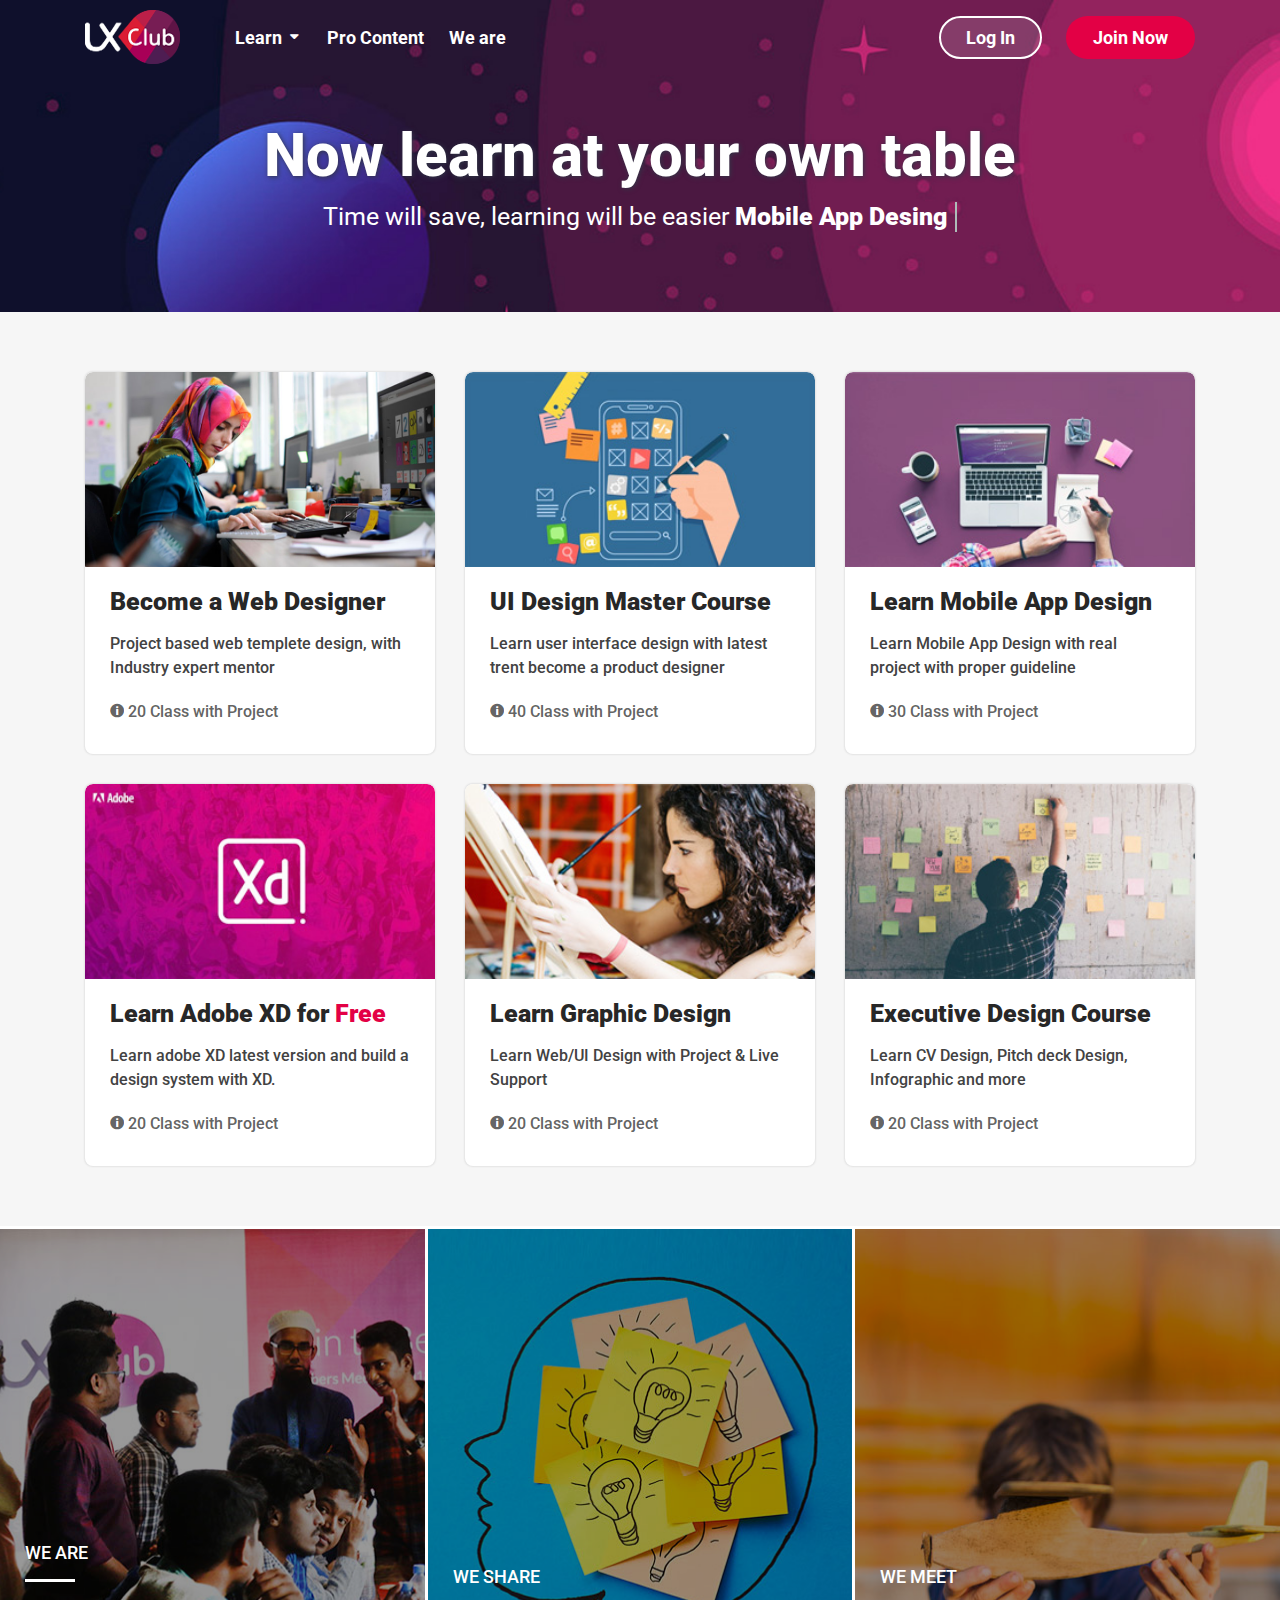
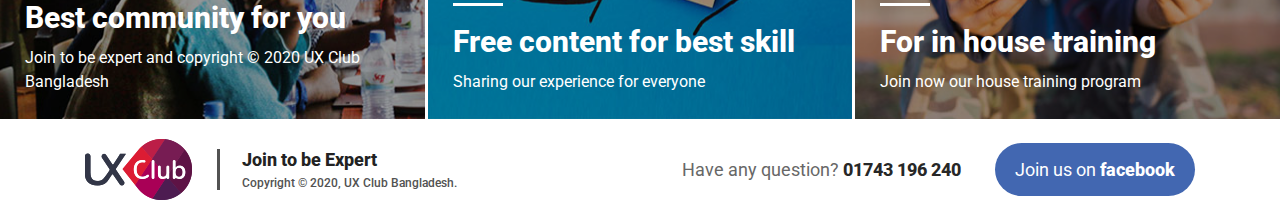
==== commit ae11a583: "f" ====
--- a/index.html
+++ b/index.html
@@ -13,7 +13,7 @@
     <title>Site Title</title>
 
     <!--====== Favicon ======-->
-    <link rel="shortcut icon" href="assets/images/favicon.ico" type="images/x-icon" />
+    <link rel="shortcut icon" href="assets/images/favicon.png" type="images/x-icon" />
     <!--====== bootstrap css ======-->
     <link rel="stylesheet" href="assets/css/bootstrap.min.css">
     <!--====== font-awesome css ======-->
@@ -55,7 +55,7 @@
                                     </ul>
                                 </li>
                                 <li><a href="inner-page-after.html">Pro Content</a></li>
-                                <li><a href="#">We are</a></li>
+                                <li><a href="about.html">We are</a></li>
                             </ul>
                         </div>
                         <div class="sideicon">
@@ -73,110 +73,329 @@
                         <a href="#" data-toggle="modal" data-target="#exampleModalCenter2"
                             class="site-button borderd">Join Now</a>
                     </div>
-                    
-                    <div class="for-loginmethod">
-                        <!-- Modal -->
-                        <div class="modal fade" id="exampleModalCenter" tabindex="-1" role="dialog"
-                            aria-labelledby="exampleModalCenterTitle" aria-hidden="true">
-                            <div class="modal-dialog modal-dialog-centered" role="document">
-                                <div class="modal-content">
-                                    <div class="modal-header">
-                                        <button type="button" class="close" data-dismiss="modal" aria-label="Close">
-                                            <span aria-hidden="true">&times;</span>
-                                        </button>
-                                    </div>
-                                    <div class="modal-body">
-                                        <div class="log-inpagess">
-                                            <div class="login-content">
-                                                <h4>Log In to Start Learning</h4>
-                                                <div class="connect-facebook">
-                                                    <span>
-                                                        <a href=""><i class="fa fa-facebook-f"></i>Log In with
-                                                            facebook</a>
-                                                    </span>
-                                                </div>
-                                                <div class="loginforms1">
-                                                    <form action="">
-                                                        <div class="login-us">
-                                                            <input type="email" placeholder="Email">
-                                                            <input type="password" placeholder="Password">
-                                                        </div>
-                                                    </form>
-                                                </div>
-                                                <div class="repare-pass">
-                                                    <div class="log-into">
-                                                        <div class="try-thisfield">
-                                                            <a href="profile-1.html" class="logs1">Log In</a>
-                                                            <a href="" class="forgot1">Forgot Password?</a>
-                                                        </div>
-                                                        <span>Don't have an membership? <a href="">JOIN</a></span>
-                                                    </div>
-                                                </div>
-                                            </div>
-                                        </div>
-                                    </div>
-                                </div>
-                            </div>
-                        </div>
-
-                        <!-- Modal -->
-                    </div>
-
-
-                    <div class="for-loginmethod">
-                        <!-- Modal -->
-                        <div class="modal fade" id="exampleModalCenter2" tabindex="-1" role="dialog"
-                            aria-labelledby="exampleModalCenterTitle" aria-hidden="true">
-                            <div class="modal-dialog modal-dialog-centered" role="document">
-                                <div class="modal-content">
-                                    <div class="modal-header">
-                                        <button type="button" class="close" data-dismiss="modal" aria-label="Close">
-                                            <span aria-hidden="true">&times;</span>
-                                        </button>
-                                    </div>
-                                    <div class="modal-body">
-                                        <div class="log-inpagess">
-                                            <div class="login-content">
-                                                <h4>Join to Start Learning</h4>
-                                                <div class="connect-facebook">
-                                                    <span>
-                                                        <a href=""><i class="fa fa-facebook-f"></i>Log In with
-                                                            facebook</a>
-                                                    </span>
-                                                </div>
-                                                <div class="loginforms1">
-                                                    <form action="">
-                                                        <div class="login-us">
-                                                            <input type="text" placeholder="Name">
-                                                            <input type="email" placeholder="Email">
-                                                            <input type="number" placeholder="Phone Number">
-                                                            <input type="password" placeholder="Set Password">
-                                                        </div>
-                                                    </form>
-                                                </div>
-                                                <div class="repare-pass">
-                                                    <div class="log-into">
-                                                        <div class="try-thisfield">
-                                                            <a href="profile-2.html" data-toggle="modal"
-                                                                data-target="#exampleModalCenter3"
-                                                                class="logs1 next-hide">Sing Up</a>
-                                                        </div>
-                                                        <span>You have already joined? <a href="">LOG IN</a></span>
-                                                    </div>
-                                                </div>
-                                            </div>
-                                        </div>
-                                    </div>
-                                </div>
-                            </div>
-                        </div>
-                        <!-- Modal -->
-                    </div>
                 </div>
             </div>
         </div>
     </header>
     <!-- header area end -->
+
+<!-- popup area start -->
+<div class="for-loginmethod">
+    <!-- Modal -->
+    <div class="modal fade" id="exampleModalCenter" tabindex="-1" role="dialog"
+        aria-labelledby="exampleModalCenterTitle" aria-hidden="true">
+        <div class="modal-dialog modal-dialog-centered" role="document">
+            <div class="modal-content">
+                <div class="modal-header">
+                    <button type="button" class="close" data-dismiss="modal" aria-label="Close">
+                        <span aria-hidden="true"><i class="icofont-close"></i></span>
+                    </button>
+                </div>
+                <div class="modal-body">
+                    <div class="log-inpagess">
+                        <div class="login-content">
+                            <h4>Log In to Start Learning</h4>
+                            <div class="connect-facebook">
+                                <span>
+                                    <a href=""><i class="fa fa-facebook-f"></i>Log In with
+                                        facebook</a>
+                                </span>
+                            </div>
+                            <div class="loginforms1">
+                                <form action="">
+                                    <div class="login-us">
+                                        <div class="form-group">
+                                            <input type="email" name="email">
+                                            <label for="email">Email</label>
+                                        </div>
+                                        <div class="form-group">
+                                            <input type="password" name="password">
+                                            <label for="password">Password</label>
+                                        </div>
+                                    </div>
+                                </form>
+                            </div>
+                            <div class="repare-pass">
+                                <div class="log-into">
+                                    <div class="try-thisfield">
+                                        <a href="profile.html" class="logs1">Log In</a>
+                                        <a href="" class="forgot1">Forgot Password?</a>
+                                    </div>
+                                    <span>Don't have an membership? <a href="">JOIN</a></span>
+                                </div>
+                            </div>
+                        </div>
+                    </div>
+                </div>
+            </div>
+        </div>
+    </div>
+    <!-- Modal -->
+</div>
+
+
+<div class="for-loginmethod">
+    <!-- Modal -->
+    <div class="modal fade" id="exampleModalCenter2" tabindex="-1" role="dialog"
+        aria-labelledby="exampleModalCenterTitle" aria-hidden="true">
+        <div class="modal-dialog modal-dialog-centered" role="document">
+            <div class="modal-content">
+                <div class="modal-header">
+                    <button type="button" class="close" data-dismiss="modal" aria-label="Close">
+                        <span aria-hidden="true"><i class="icofont-close"></i></span>
+                    </button>
+                </div>
+                <div class="modal-body">
+                    <div class="log-inpagess">
+                        <div class="login-content">
+                            <h4>Join to Start Learning</h4>
+                            <div class="connect-facebook">
+                                <span>
+                                    <a href=""><i class="fa fa-facebook-f"></i>Log In with
+                                        facebook</a>
+                                </span>
+                            </div>
+                            <div class="loginforms1">
+                                <form action="">
+                                    <div class="login-us">
+                                        <div class="form-group">
+                                            <input type="text" name="firstname">
+                                            <label for="firstname">First Name</label>
+                                        </div>
+                                        <div class="form-group">
+                                            <input type="text" name="lastname">
+                                            <label for="lastname">Last Name</label>
+                                        </div>
+                                        <div class="form-group">
+                                            <input type="email" name="email">
+                                            <label for="email">Email</label>
+                                        </div>
+                                        <div class="form-group">
+                                            <input type="tel">
+                                            <label for="email">Phone</label>
+                                        </div>
+                                        <div class="form-group">
+                                            <select name="subject">
+                                                <option data-display="Occupation">Occupation</option>
+                                                <option value="1">Student</option>
+                                                <option value="2">Freelancer </option>
+                                                <option value="3">Employed </option>
+                                                <option value="4">Business </option>
+                                                <option value="5">Other </option>
+                                            </select>
+                                        </div>
+                                        <div class="form-group">
+                                            <input type="password" name="password">
+                                            <label for="password">Create Password</label>
+                                        </div>
+                                        <div class="form-grou">
+                                            <label class="container-label">I agree to UX Club <a href="#">Terms
+                                                    and
+                                                    Conditions*</a>
+                                                <input type="checkbox">
+                                                <span class="checkmark"></span>
+                                            </label>
+                                        </div>
+                                    </div>
+                                </form>
+                            </div>
+                            <div class="repare-pass">
+                                <div class="log-into">
+                                    <div class="try-thisfield">
+                                        <a href="profile-2.html" class="logs1 next-hide">Sing Up</a>
+                                    </div>
+                                    <span>You have already joined? <a href="">LOG IN</a></span>
+                                </div>
+                            </div>
+                        </div>
+                    </div>
+                </div>
+            </div>
+        </div>
+    </div>
+    <!-- Modal -->
+</div>
+
+<div class="for-loginmethod payment-option">
+    <!-- Modal -->
+    <div class="modal fade" id="exampleModalCenter3" tabindex="-1" role="dialog"
+        aria-labelledby="exampleModalCenterTitle" aria-hidden="true">
+        <div class="modal-dialog modal-dialog-centered" role="document">
+            <div class="modal-content">
+                <div class="modal-header">
+                    <button type="button" class="close" data-dismiss="modal" aria-label="Close">
+                        <span aria-hidden="true"><i class="icofont-close"></i></span>
+                    </button>
+                </div>
+                <div class="modal-body">
+                    <div class="log-inpagess">
+                        <div class="login-content next-h4">
+                            <div class="row">
+                                <div class="col">
+                                    <div class="notice-box payment">
+                                        <h2 class="title">Pay the Course fee*</h2>
+                                        <p>Professional Graphic Design</p>
+                                        <div class="price">
+                                            <span><i class="icofont-taka"></i> 1500</span>
+                                        </div>
+                                    </div>
+                                    <div class="loginforms1">
+                                        <div class="payment-gatway">
+                                            <div class="rocket-by">
+                                                <p>Pay course fee* via
+                                                    <a href="#" class="bkashh1 active">bKash</a>
+                                                    or
+                                                    <a href="#" class="rocketts">Rocket</a>
+                                                </p>
+                                            </div>
+                                            <div class="login-us trxid bkash active">
+                                                <form action="">
+                                                    <lable for="bkash">
+                                                        <img src="assets/images/bkash.png" alt="">
+                                                    </lable>
+                                                    <span class="trans-text">Confirm with the <span>TrxID</span>
+                                                        after making the
+                                                        payment</span>
+                                                    <div class="try-thisfield got red-submit">
+                                                        <input type="text" name="bkash" placeholder="Enter TrxID :">
+
+                                                        <button type="submit" class="logs1">Submit</button>
+                                                    </div>
+                                                </form>
+                                            </div>
+                                            <div class="login-us trxid rocket">
+                                                <form action="">
+                                                    <lable for="rocket"><img src="assets/images/rocketss.png" alt="">
+                                                    </lable>
+                                                    <span class="trans-text">Confirm with the TrxID after making
+                                                        the
+                                                        payment</span>
+                                                    <div class="try-thisfield got red-submit">
+                                                        <input type="text" name="rocket" placeholder="Enter TrxID :">
+
+                                                        <button type="submit" class="logs1">Submit</button>
+                                                    </div>
+                                                </form>
+                                            </div>
+                                        </div>
+                                    </div>
+                                    <div class="repare-pass">
+                                        <div class="log-into">
+                                            <div class="call-usw">
+                                                <p>Call for Help : <a href="tel:01743 196 240">01743
+                                                        196 240</a></p>
+                                            </div>
+                                        </div>
+                                    </div>
+                                </div>
+                                <div class="col tshirt-img my-auto">
+                                    <img src="assets/images/offer.png" alt="">
+                                </div>
+                            </div>
+                        </div>
+                    </div>
+                </div>
+            </div>
+        </div>
+    </div>
+    <!-- Modal -->
+</div>
+
+<div class="for-loginmethod payment-option account-detials">
+    <!-- Modal -->
+    <div class="modal fade" id="exampleModalCenter4" tabindex="-1" role="dialog"
+        aria-labelledby="exampleModalCenterTitle" aria-hidden="true">
+        <div class="modal-dialog modal-dialog-centered" role="document">
+            <div class="modal-content">
+                <div class="modal-header">
+                    <button type="button" class="close" data-dismiss="modal" aria-label="Close">
+                        <span aria-hidden="true"><i class="icofont-close"></i></span>
+                    </button>
+                </div>
+                <div class="modal-body">
+                    <div class="log-inpagess">
+                        <div class="login-content next-h4">
+                            <div class="row">
+                                <div class="col">
+                                    <div class="single-course">
+                                        <div class="course-img">
+                                            <img src="assets/images/course-2.jpg" alt="Course 1">
+                                        </div>
+                                        <h4 class="title">Executive Design Course</h4>
+                                        <p>Learn CV Design, Pitch deck Design,
+                                            Infographic and more</p>
+                                        <span class="course-meta">
+                                            <i class="fa fa-exclamation-circle" aria-hidden="true"></i> 20
+                                            Class with Project
+                                        </span>
+                                    </div>
+                                    <div class="notice-box">
+                                        <h4 class="title"><i class="icofont-exclamation-circle"></i> You want to
+                                            take this course</h4>
+                                        <p>Please continue with your details so that you will
+                                            <span>create an account</span> and start learning</p>
+                                    </div>
+                                </div>
+                                <div class="col">
+                                    <div class="loginforms1 account-details">
+                                        <h2 class="title">Your Details</h2>
+                                        <form action="">
+                                            <div class="login-us">
+                                                <div class="form-group">
+                                                    <input type="text" name="firstname">
+                                                    <label for="firstname">First Name</label>
+                                                </div>
+                                                <div class="form-group">
+                                                    <input type="text" name="lastname">
+                                                    <label for="lastname">Last Name</label>
+                                                </div>
+                                                <div class="form-group">
+                                                    <input type="email" name="email">
+                                                    <label for="email">Email</label>
+                                                </div>
+                                                <div class="form-group">
+                                                    <input type="tel">
+                                                    <label for="email">Phone</label>
+                                                </div>
+                                                <div class="form-group">
+                                                    <select name="subject">
+                                                        <option data-display="Occupation">Occupation</option>
+                                                        <option value="1">Student</option>
+                                                        <option value="2">Freelancer </option>
+                                                        <option value="3">Employed </option>
+                                                        <option value="4">Business </option>
+                                                        <option value="5">Other </option>
+                                                    </select>
+                                                </div>
+                                                <div class="form-group">
+                                                    <input type="password" name="password">
+                                                    <label for="password">Create Password</label>
+                                                </div>
+                                                <div class="form-grou">
+                                                    <label class="container-label">I agree to UX Club <a href="#">Terms
+                                                            and
+                                                            Conditions*</a>
+                                                        <input type="checkbox">
+                                                        <span class="checkmark"></span>
+                                                    </label>
+                                                </div>
+                                                <a href="#" class="submit-btn" data-toggle="modal"
+                                                    data-target="#exampleModalCenter3" data-dismiss="modal"
+                                                    aria-label="Close">Continue</a>
+                                            </div>
+                                        </form>
+                                    </div>
+                                </div>
+                            </div>
+                        </div>
+                    </div>
+                </div>
+            </div>
+        </div>
+    </div>
+    <!-- Modal -->
+</div>
+<!-- popup area end -->
 
     <!-- hamburger menu start -->
     <div class="hamburger-menu">
@@ -240,9 +459,9 @@
                 <div class="col-lg-4 col-md-6">
                     <div class="single-course mt-30">
                         <div class="course-img">
-                            <a href="#"><img src="assets/images/course-2.jpg" alt="Course 1"></a>
-                        </div>
-                        <a href="#">
+                            <a href="course-inner-page.html"><img src="assets/images/course-2.jpg" alt="Course 1"></a>
+                        </div>
+                        <a href="course-inner-page.html">
                             <h4 class="title">UI Design Master Course</h4>
                         </a>
                         <p>Learn user interface design with
--- a/assets/css/default.css
+++ b/assets/css/default.css
@@ -914,6 +914,9 @@
 [data-overlay="7"]::before {
 	opacity: 0.7;
 }
+[data-overlay="75"]::before {
+	opacity: 0.75;
+}
 [data-overlay="8"]::before {
 	opacity: 0.8;
 }
--- a/assets/css/style.css
+++ b/assets/css/style.css
@@ -1102,12 +1102,13 @@
     width: 100%;
     background: #fff;
     border: none;
-    padding: 10px 14px;
+    padding: 10px 10px;
     margin-top: 12px;
     border-radius: 6px;
     color: #2C2D35;
     font-weight: 500;
     font-size: 16px;
+    transition: .2s;
 }
 
 .try-thisfield a {
@@ -1339,12 +1340,17 @@
     border-top: 0px !important;
 }
 
-.login-us input:focus {
-    border: 1px solid red;
+.payment-gatway .try-thisfield {
+    margin-left: 13px;
+    margin-right: 13px;
 }
 
 .login-us input {
     border: 1px solid transparent;
+}
+
+.login-us input:focus {
+    border: 1px solid #999;
 }
 
 /* sidebar start */
@@ -1580,8 +1586,6 @@
     position: relative;
 }
 
-payment-option .login-us.trxid input {}
-
 .payment-gatway .login-us.trxid input {
     border-radius: 40px;
     margin: 0;
@@ -1600,7 +1604,7 @@
     top: 5px;
     font-size: 18px;
     border: 0px;
-    background: #D20F66;
+    background: #E30045;
     color: #fff;
     font-weight: 600;
     width: 110px;
@@ -1615,8 +1619,6 @@
 .payment-option .login-content h4 {
     margin-top: 36px;
 }
-
-.login-us {}
 
 .payment-gatway .login-us {
     margin-top: 15px;
@@ -1646,15 +1648,719 @@
     color: #fff;
     border-radius: 50%;
     border: 2px solid #fff;
+    line-height: 15px;
 }
 
 .for-loginmethod.payment-option .modal-header .close span {
     padding: 0;
     line-height: 0;
-    font-size: 20px;
     margin: 0;
+}
+
+.for-loginmethod.payment-option .modal-header .close span {
+    font-size: 16px;
 }
 
 .for-loginmethod.payment-option .price i {
     transform: rotate(0deg);
 }
+
+.accordion.faqs .card-body {
+    line-height: 1.7;
+}
+
+.rocket-by a.rocketts.active::after {
+    background: #790381;
+}
+
+.rocket-by a.rocketts:hover::after {
+    background: #790381;
+}
+
+.tab-video {
+    width: 100%;
+}
+
+.course-page-heading {
+    position: relative;
+    display: flex;
+    align-items: center;
+    justify-content: space-between;
+    padding: 4px 0;
+    z-index: 2;
+}
+
+.course-page-heading .title::after {
+    position: absolute;
+    left: -5px;
+    background: #B7B7B7;
+    width: 2px;
+    height: 100%;
+    content: "";
+    top: 0;
+}
+
+.course-page-heading .title {
+    position: relative;
+    display: inline-block;
+    font-size: 25px;
+    color: #F5F5F5;
+    font-weight: 800;
+    padding-left: 5px;
+}
+
+.course-page-heading::after {
+    background: #2A2D36;
+    content: "";
+    width: 150%;
+    height: 100%;
+    position: absolute;
+    left: -50%;
+    top: 0;
+    z-index: -1;
+}
+
+.course-page-heading .site-btn {
+    display: inline-block;
+    color: #fff;
+    font-weight: 700;
+    border-radius: 40px;
+    padding: 7px 15px;
+    border: 2px solid #fff;
+    font-size: 12px;
+}
+
+.collapse-bt {
+    font-size: 35px;
+    color: #fff;
+    margin-right: 15px;
+}
+
+.single-video-left.video-title {
+    padding: 10px 0;
+    align-items: center;
+    color: #fff;
+    font-size: 18px;
+    position: relative;
+}
+
+.single-video-left.video-title .title {
+    color: #fff;
+    font-size: 18px;
+}
+
+.single-video-left.video-title::after {
+    background: #E30045;
+    width: 150%;
+    height: 100%;
+    content: "";
+    left: -20%;
+    top: 0;
+    position: absolute;
+    z-index: -1;
+}
+
+.course-inner-page .accordion.course .btn.btn-link {
+    padding-right: 20px;
+}
+
+.course-video.course-inner-page {
+    overflow: hidden;
+}
+
+.course-video.course-inner-page .col-md-5 {
+    padding-right: 0;
+    padding-left: 0;
+}
+
+.course-video.course-inner-page .col-md-7 {
+    padding-left: 0;
+}
+
+.course-inner-page .single-video-left {
+    flex-basis: 100%;
+    padding-left: 20px;
+}
+
+.single-course.profile .course-img {
+    margin: 0;
+}
+
+.single-course.profile .start-btn {
+    position: absolute;
+    left: 50%;
+    top: 50%;
+    transform: translate(-50%, -50%);
+    color: #fff;
+    padding: 10px 20px;
+    font-size: 14px;
+    font-weight: 700;
+    border-radius: 40px;
+    border: 2px solid #fff;
+    z-index: 2;
+    opacity: 0;
+    visibility: hidden;
+}
+
+.single-course.profile::after {
+    position: absolute;
+    left: 0;
+    top: 0;
+    content: "";
+    background: #323647;
+    height: 100%;
+    width: 100%;
+    opacity: 0;
+    visibility: hidden;
+    transition: .3s;
+    border-radius: 8px;
+}
+
+.single-course.profile:hover::after {
+    visibility: visible;
+    opacity: .5;
+}
+
+.single-course.profile:hover .start-btn {
+    opacity: 1;
+    visibility: visible;
+}
+
+.single-course.profile .start-btn:hover {
+    background: #E30045;
+    border-color: transparent;
+}
+
+.course-video.course-inner-page .course-video-content {
+    margin: 0;
+    background: #F6F6F6;
+    height: 450px;
+    overflow-y: scroll;
+}
+
+.course-video.course-inner-page .panel {
+    margin: 0;
+    padding: 0;
+}
+
+.course-video.course-inner-page .course-page-heading {
+    padding-left: 0;
+    margin-left: -5px;
+}
+
+.course-video.course-inner-page .nav-link {
+    padding: 0;
+}
+
+
+.course-video.course-inner-page .nav-link.active .title {
+    color: #E30045;
+}
+
+.course-video.course-inner-page .btn.btn-link {
+    font-size: 18px;
+    padding-left: 10px;
+}
+
+.course-video.course-inner-page .nav-link .title {
+    font-size: 16px;
+}
+
+.course-video.course-inner-page .course-page-heading .course-page-logo {
+    flex-basis: 15%;
+}
+
+.course-video.course-inner-page .course-page-heading .title {
+    transform: translateX(-30px);
+    font-size: 23px;
+    margin-left: 31px;
+    line-height: 1;
+}
+
+/* about page css */
+.about-bg {
+    height: 400px;
+    margin-top: -30px;
+    border-radius: 10px;
+    margin-bottom: 50px;
+}
+
+.about-content {
+    font-size: 18px;
+    text-align: center;
+    line-height: 34px;
+    color: #3C3C3C;
+    padding: 0 40px;
+    margin-bottom: 50px;
+}
+
+.about-content span {
+    font-weight: 700;
+}
+
+.section-title .title {
+    font-size: 30px;
+    color: #2A2D36;
+    font-weight: 400;
+}
+
+.section-title .title span {
+    font-weight: 700;
+}
+
+.togather-area {
+    padding: 60px 0;
+    border-top: 1px solid #EBEBEB;
+}
+
+.section-title {
+    margin-bottom: 50px;
+}
+
+.single-togther-item {
+    text-align: center;
+}
+
+.trainning-area {
+    background: #F6F6F6;
+    padding: 50px 0;
+}
+
+.trainning-img {
+    height: 360px;
+}
+
+.trainning-img::before {
+    background: #771C55;
+    border-radius: 5px;
+    z-index: 1;
+}
+
+.trainning-img img {
+    height: 100%;
+    object-fit: cover;
+    border-radius: 5px;
+    width: 100%;
+}
+
+.single-trainning-item {
+    position: relative;
+}
+
+.single-trainning-item .content .title {
+    font-size: 20px;
+    margin-bottom: 10px;
+}
+
+.single-trainning-item .content {
+    color: #fff;
+    position: absolute;
+    bottom: 25px;
+    left: 25px;
+    z-index: 2;
+    line-height: 25px;
+}
+
+.newslater-area {
+    padding: 55px 0;
+    background: #373A43;
+    color: #fff;
+}
+
+.newslater-area .section-title .title {
+    color: #fff;
+}
+
+.newslater-form {
+    position: relative;
+}
+
+.newslater-form input {
+    width: 100%;
+    border-radius: 40px;
+    border: none;
+    color: #7F7F7F;
+    font-size: 16px;
+    font-weight: 700;
+    padding: 15px 20px;
+}
+
+.newslater-form button {
+    position: absolute;
+    right: 3px;
+    font-size: 20px;
+    border: none;
+    background: #E30045;
+    color: #fff;
+    font-weight: 700;
+    padding: 10px 30px;
+    border-radius: 40px;
+    top: 2px;
+}
+
+.we-provide-area {
+    background: #D9DADB;
+    color: #fff;
+    padding: 60px 0;
+}
+
+.about-page {
+    background: #2A2D36;
+}
+
+.shape-1 {
+    position: absolute;
+    left: 16%;
+}
+
+.shape-2 {
+    position: absolute;
+    top: 0;
+    right: 35%;
+}
+
+.shape-3 {
+    position: absolute;
+    right: 35%;
+    top: 35%;
+}
+
+.shape-4 {
+    position: absolute;
+    right: 6%;
+    top: 36%;
+}
+
+.hero-area.about-page {
+    padding-bottom: 120px;
+}
+
+.single-trainning-item:hover .trainning-img {
+    transform: scale(1.2);
+}
+
+.single-trainning-item {
+    transition: .3s;
+    overflow: hidden;
+}
+
+.trainning-img {
+    transition: .3s;
+}
+
+.newslater-form button:hover {
+    background: #bf053e;
+}
+
+section.course-video.course-inner-page .col-md-3 {
+    background: #F6F6F6;
+    padding-right: 0;
+}
+
+section.course-video.course-inner-page .col-md-9 {
+    padding-left: 0;
+    padding-right: 0;
+}
+
+.course-video.course-inner-page .course-video-content {
+    height: 550px;
+    margin-left: -15px;
+}
+
+
+.collapse-bt:hover {
+    color: #E30045;
+}
+
+section.course-video.course-inner-page .single-video-left {
+    padding-left: 0;
+}
+
+section.course-video.course-inner-page .tab-content .single-video-left {
+    padding-left: 20px;
+}
+
+.course-page-heading .site-btn:hover {
+    background: #E30045;
+    border-color: transparent;
+}
+
+.header-area.sticky {
+    position: fixed !important;
+    top: 0px;
+    width: 100%;
+    z-index: 10;
+    background: #2A2D36;
+    box-shadow: 0px 13px 25px -12px rgba(0, 0, 0, 0.1);
+}
+
+.header-area.page.sticky {
+    background: #fff;
+}
+
+.header-area.animated {
+    -webkit-animation-duration: .3s;
+    animation-duration: .3s;
+}
+
+.course-video.course-inner-page .panel {
+    background: #ebe8e8;
+    margin-bottom: 5px;
+}
+
+section.course-video.course-inner-page .single-videos {
+    margin: 0 10px;
+    margin-bottom: 5px;
+}
+
+section.course-video.course-inner-page .accordion.course .btn.btn-link {
+    padding-right: 25px;
+}
+
+section.course-video.course-inner-page .accordion.course .subtitle>a::after {
+    right: 10px;
+}
+
+.login-content .single-course {
+    text-align: left;
+    padding-bottom: 15px;
+}
+
+.notice-box {
+    background: #B7E6EE;
+    color: #006A7D;
+    padding: 15px;
+    text-align: left;
+    border: 1px solid #85C6D1;
+    border-radius: 10px;
+    margin-top: 15px;
+}
+
+.notice-box .title {
+    margin: 0;
+    margin-top: 0 !important;
+    color: #006A7D;
+    font-size: 18px;
+    margin-bottom: 10px;
+}
+
+.notice-box span {
+    font-weight: 600;
+    color: #006A7D;
+}
+
+.notice-box p {
+    color: #006A7D !important;
+    line-height: 25px;
+}
+
+.loginforms1.account-details .title {
+    text-align: left;
+    font-size: 25px;
+    font-weight: 800;
+}
+
+.login-us .nice-select {
+    width: 100%;
+    margin-top: 12px;
+    font-size: 16px;
+    color: #2C2D35;
+    height: 46px;
+    line-height: 46px;
+    z-index: 99;
+    padding-left: 10px;
+}
+
+.login-us .nice-select .current {
+    font-weight: 500;
+    color: #737373;
+}
+
+.login-us .nice-select ul.list {
+    width: 100%;
+}
+
+.submit-btn {
+    display: block;
+    padding: 12px 0;
+    background: #E30045;
+    font-size: 18px;
+    color: #fff;
+    border-radius: 5px;
+}
+
+.container-label {
+    position: relative;
+    padding-left: 35px;
+    margin: 0;
+    color: #737373;
+    cursor: pointer;
+}
+
+.container-label input {
+    position: absolute;
+    opacity: 0;
+    cursor: pointer;
+    height: 0;
+    width: 0;
+}
+
+.container-label .checkmark {
+    position: absolute;
+    top: -2px;
+    left: 0;
+    height: 25px;
+    width: 25px;
+    border: 2px solid #848484;
+    background: #fff;
+    border-radius: 5px;
+}
+
+.container-label input:checked~.checkmark {
+    background: #E30045;
+    border-color: transparent;
+}
+
+.container-label input~.checkmark::after {
+    content: "";
+    position: absolute;
+    display: none;
+}
+
+.container-label input:checked~.checkmark::after {
+    display: block;
+}
+
+.container-label .checkmark::after {
+    left: 9px;
+    top: 5px;
+    width: 5px;
+    height: 10px;
+    border: solid white;
+    border-width: 0 3px 3px 0;
+    transform: rotate(45deg);
+}
+
+.form-grou {
+    text-align: left;
+    margin-top: 12px;
+}
+
+.submit-btn {
+    margin-top: 12px;
+    font-weight: 600;
+}
+
+.submit-btn:hover {
+    color: #fff;
+    background: #9C0333;
+}
+
+.container-label a {
+    color: #565656;
+    font-weight: 500;
+}
+
+.loginforms1 .form-group {
+    position: relative;
+    text-align: left;
+    margin: 0 !important;
+}
+
+.loginforms1 .form-group label {
+    font-size: 16px;
+    margin: 0;
+    position: absolute;
+    color: #747474;
+    margin-top: 24px;
+    left: 11px;
+    opacity: 1;
+    transition: .2s;
+    pointer-events: none;
+}
+
+.login-us .form-group input:focus~label {
+    font-size: 10px;
+    margin-top: 14px;
+}
+
+.loginforms1 .form-group input:focus::placeholder {
+    opacity: 0;
+}
+
+.login-content .single-course .title {
+    margin-top: 15px;
+    margin-bottom: 10px;
+}
+
+.login-us .nice-select ul.list li:first-child {
+    display: none;
+}
+
+/* .modal-backdrop.show {
+    z-index: 9;
+} */
+
+.notice-box.payment {
+    text-align: center;
+    border: 1px solid #7FBFCB;
+    margin-bottom: 25px;
+}
+
+.notice-box.payment .title {
+    font-size: 25px;
+    font-weight: 700;
+    color: #2F2E2E;
+}
+
+.notice-box.payment p {
+    font-size: 20px;
+    margin-top: 40px;
+    margin-bottom: 10px;
+}
+
+.notice-box.payment span {
+    font-size: 35px;
+    padding: 0;
+    margin-bottom: 0;
+}
+
+
+.login-content.next-h4 p {
+    font-size: 18px;
+}
+
+span.trans-text {
+    font-size: 11px;
+    color: #5D5D5D;
+    display: block;
+    margin-top: 20px;
+    font-weight: 500;
+}
+
+span.trans-text span {
+    font-weight: 800;
+}
+
+.payment-gatway .try-thisfield {
+    margin-top: 15px;
+    margin-bottom: 10px;
+}
+
+.single-course.profile {
+    padding: 0;
+    padding-bottom: 20px;
+    position: relative;
+}
+
+.single-course.profile .course-meta {
+    padding: 0 20px;
+}
+
+.single-course.profile p {
+    padding: 0 20px;
+}
+
+.single-course.profile h4.title {
+    padding: 0 20px;
+}--- a/assets/css/responsive.css
+++ b/assets/css/responsive.css
@@ -1,5 +1,44 @@
-@media (max-width: 1200px) {
-    
+@media (max-width: 1199px) {
+    .fb-button {
+        margin-left: 25px;
+        font-size: 16px;
+        padding: 16px 12px;
+    }
+
+    .call-button {
+        font-size: 16px;
+    }
+
+    .site-btn.course {
+        font-size: 18px;
+        width: 200px;
+        height: 50px;
+        line-height: 50px;
+        margin-top: 20px;
+    }
+
+    .course-video.course-inner-page .course-page-heading {
+        padding-top: 29px;
+        padding-bottom: 29px;
+    }
+
+    .course-page-heading .site-btn {
+        font-size: 10px;
+    }
+
+    .collapse-bt {
+        font-size: 24px;
+        margin-right: 10px;
+    }
+
+    .course-video.course-inner-page .course-page-heading .title {
+        transform: translateX(-8px);
+        font-size: 15px;
+    }
+
+    .course-video.course-inner-page .course-page-heading .title::after {
+        display: none;
+    }
 }
 @media (max-width: 991px) {
    .header-buttons .site-button {
@@ -74,6 +113,12 @@
 }
 
 @media (max-width: 767px) {
+    .course-video.course-inner-page .container-fluid .row {
+    flex-direction: column-reverse;
+}
+    .course-inner-page .embed-responsive {
+        width: 100%;
+    }
 
     .navigation__button {
         position: relative;
@@ -108,6 +153,9 @@
     .sidebarlists ul li ul li:not(:last-child) {
         border-bottom: 1px solid #ddd;
     }
+    section.course-video.course-inner-page .tab-content {
+    margin-bottom: 0;
+}
 
     .header-left {
         justify-content: center;
@@ -293,6 +341,9 @@
 }
 
 @media (max-width: 575px) {
+    .login-content .single-course {
+        margin-top: 20px;
+    }
 
     .hero-area {
         padding-bottom: 60px;
@@ -342,6 +393,10 @@
 
     .accordion.course .btn.btn-link {
         padding-right: 15px;
+    }
+
+    .about-content {
+        padding: 0 20px;
     }
 }
 
@@ -470,6 +525,10 @@
 }
 
 @media (max-width: 390px) {
+
+    .newslater-form button {
+        padding: 10px 20px;
+    }
     .header-buttons {
         padding-left: 50px;
     }
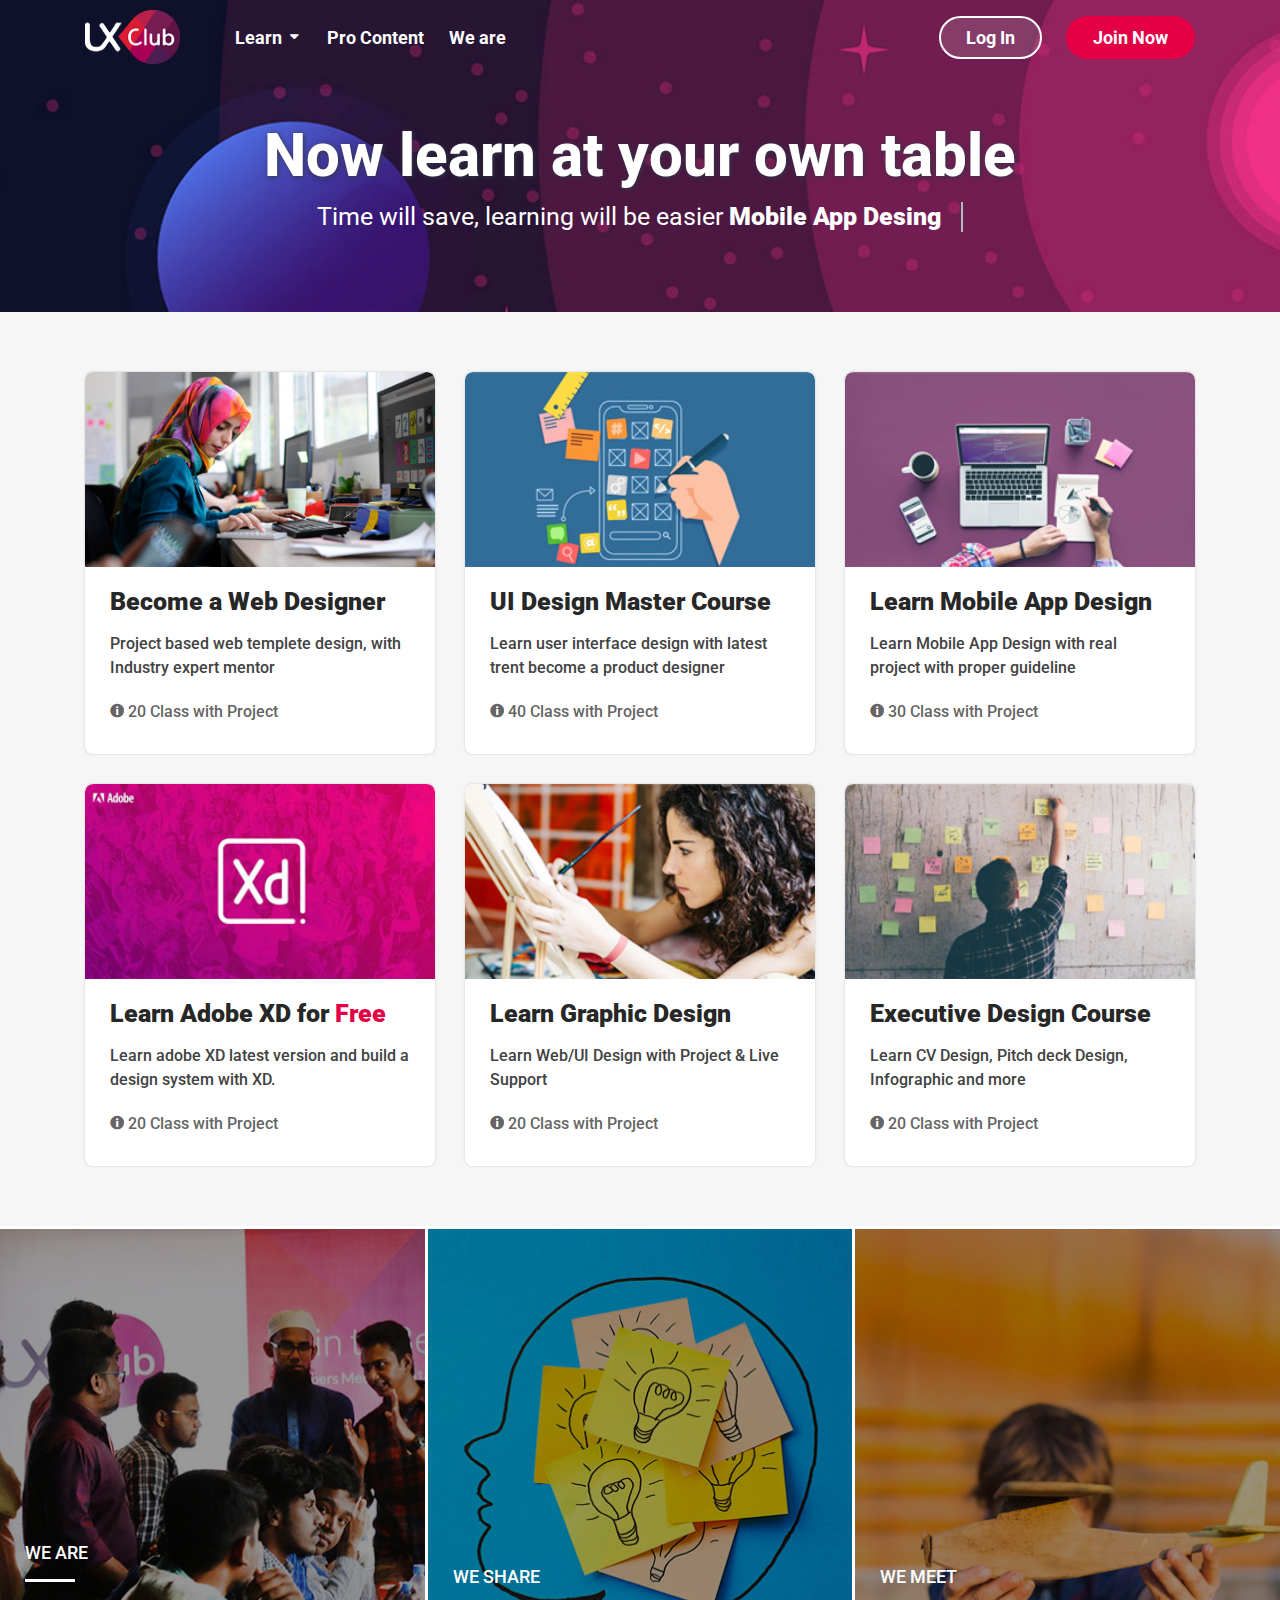
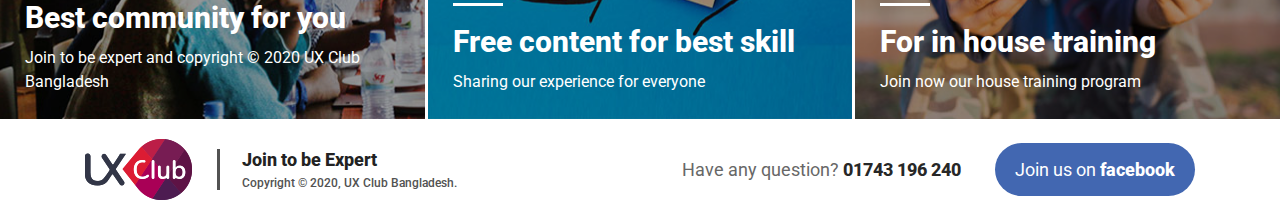
==== commit 94ec5653: "d" ====
--- a/index.html
+++ b/index.html
@@ -105,12 +105,10 @@
                                 <form action="">
                                     <div class="login-us">
                                         <div class="form-group">
-                                            <input type="email" name="email">
-                                            <label for="email">Email</label>
-                                        </div>
-                                        <div class="form-group">
-                                            <input type="password" name="password">
-                                            <label for="password">Password</label>
+                                            <input type="email" name="email" placeholder="Email">
+                                        </div>
+                                        <div class="form-group">
+                                            <input type="password" name="password" placeholder="Password">
                                         </div>
                                     </div>
                                 </form>
@@ -159,20 +157,16 @@
                                 <form action="">
                                     <div class="login-us">
                                         <div class="form-group">
-                                            <input type="text" name="firstname">
-                                            <label for="firstname">First Name</label>
-                                        </div>
-                                        <div class="form-group">
-                                            <input type="text" name="lastname">
-                                            <label for="lastname">Last Name</label>
-                                        </div>
-                                        <div class="form-group">
-                                            <input type="email" name="email">
-                                            <label for="email">Email</label>
-                                        </div>
-                                        <div class="form-group">
-                                            <input type="tel">
-                                            <label for="email">Phone</label>
+                                            <input type="text" name="firstname" placeholder="First Name">
+                                        </div>
+                                        <div class="form-group">
+                                            <input type="text" name="lastname" placeholder="Last Name">
+                                        </div>
+                                        <div class="form-group">
+                                            <input type="email" name="email" placeholder="Email">
+                                        </div>
+                                        <div class="form-group">
+                                            <input type="tel" placeholder="Phone">
                                         </div>
                                         <div class="form-group">
                                             <select name="subject">
@@ -185,8 +179,7 @@
                                             </select>
                                         </div>
                                         <div class="form-group">
-                                            <input type="password" name="password">
-                                            <label for="password">Create Password</label>
+                                            <input type="password" name="password" placeholder="Password">
                                         </div>
                                         <div class="form-grou">
                                             <label class="container-label">I agree to UX Club <a href="#">Terms
@@ -342,20 +335,16 @@
                                         <form action="">
                                             <div class="login-us">
                                                 <div class="form-group">
-                                                    <input type="text" name="firstname">
-                                                    <label for="firstname">First Name</label>
+                                                    <input type="text" name="firstname" placeholder="First Name">
                                                 </div>
                                                 <div class="form-group">
-                                                    <input type="text" name="lastname">
-                                                    <label for="lastname">Last Name</label>
+                                                    <input type="text" name="lastname" placeholder="Last Name">
                                                 </div>
                                                 <div class="form-group">
-                                                    <input type="email" name="email">
-                                                    <label for="email">Email</label>
+                                                    <input type="email" name="email" placeholder="Email">
                                                 </div>
                                                 <div class="form-group">
-                                                    <input type="tel">
-                                                    <label for="email">Phone</label>
+                                                    <input type="tel" placeholder="Phone">
                                                 </div>
                                                 <div class="form-group">
                                                     <select name="subject">
@@ -368,8 +357,7 @@
                                                     </select>
                                                 </div>
                                                 <div class="form-group">
-                                                    <input type="password" name="password">
-                                                    <label for="password">Create Password</label>
+                                                    <input type="password" name="password" placeholder="Password">
                                                 </div>
                                                 <div class="form-grou">
                                                     <label class="container-label">I agree to UX Club <a href="#">Terms
--- a/assets/css/style.css
+++ b/assets/css/style.css
@@ -1648,7 +1648,7 @@
     color: #fff;
     border-radius: 50%;
     border: 2px solid #fff;
-    line-height: 15px;
+    line-height: 12px;
 }
 
 .for-loginmethod.payment-option .modal-header .close span {
@@ -2172,7 +2172,7 @@
 }
 
 .login-us .nice-select .current {
-    font-weight: 500;
+    font-weight: 800;
     color: #737373;
 }
 
@@ -2279,13 +2279,14 @@
     pointer-events: none;
 }
 
-.login-us .form-group input:focus~label {
+.login-us input:focus::placeholder {
     font-size: 10px;
-    margin-top: 14px;
-}
-
-.loginforms1 .form-group input:focus::placeholder {
-    opacity: 0;
+    transform: translateY(-12px);
+}
+
+.login-us input::placeholder,
+.loginforms1 input::placeholder {
+    transition: .2s;
 }
 
 .login-content .single-course .title {
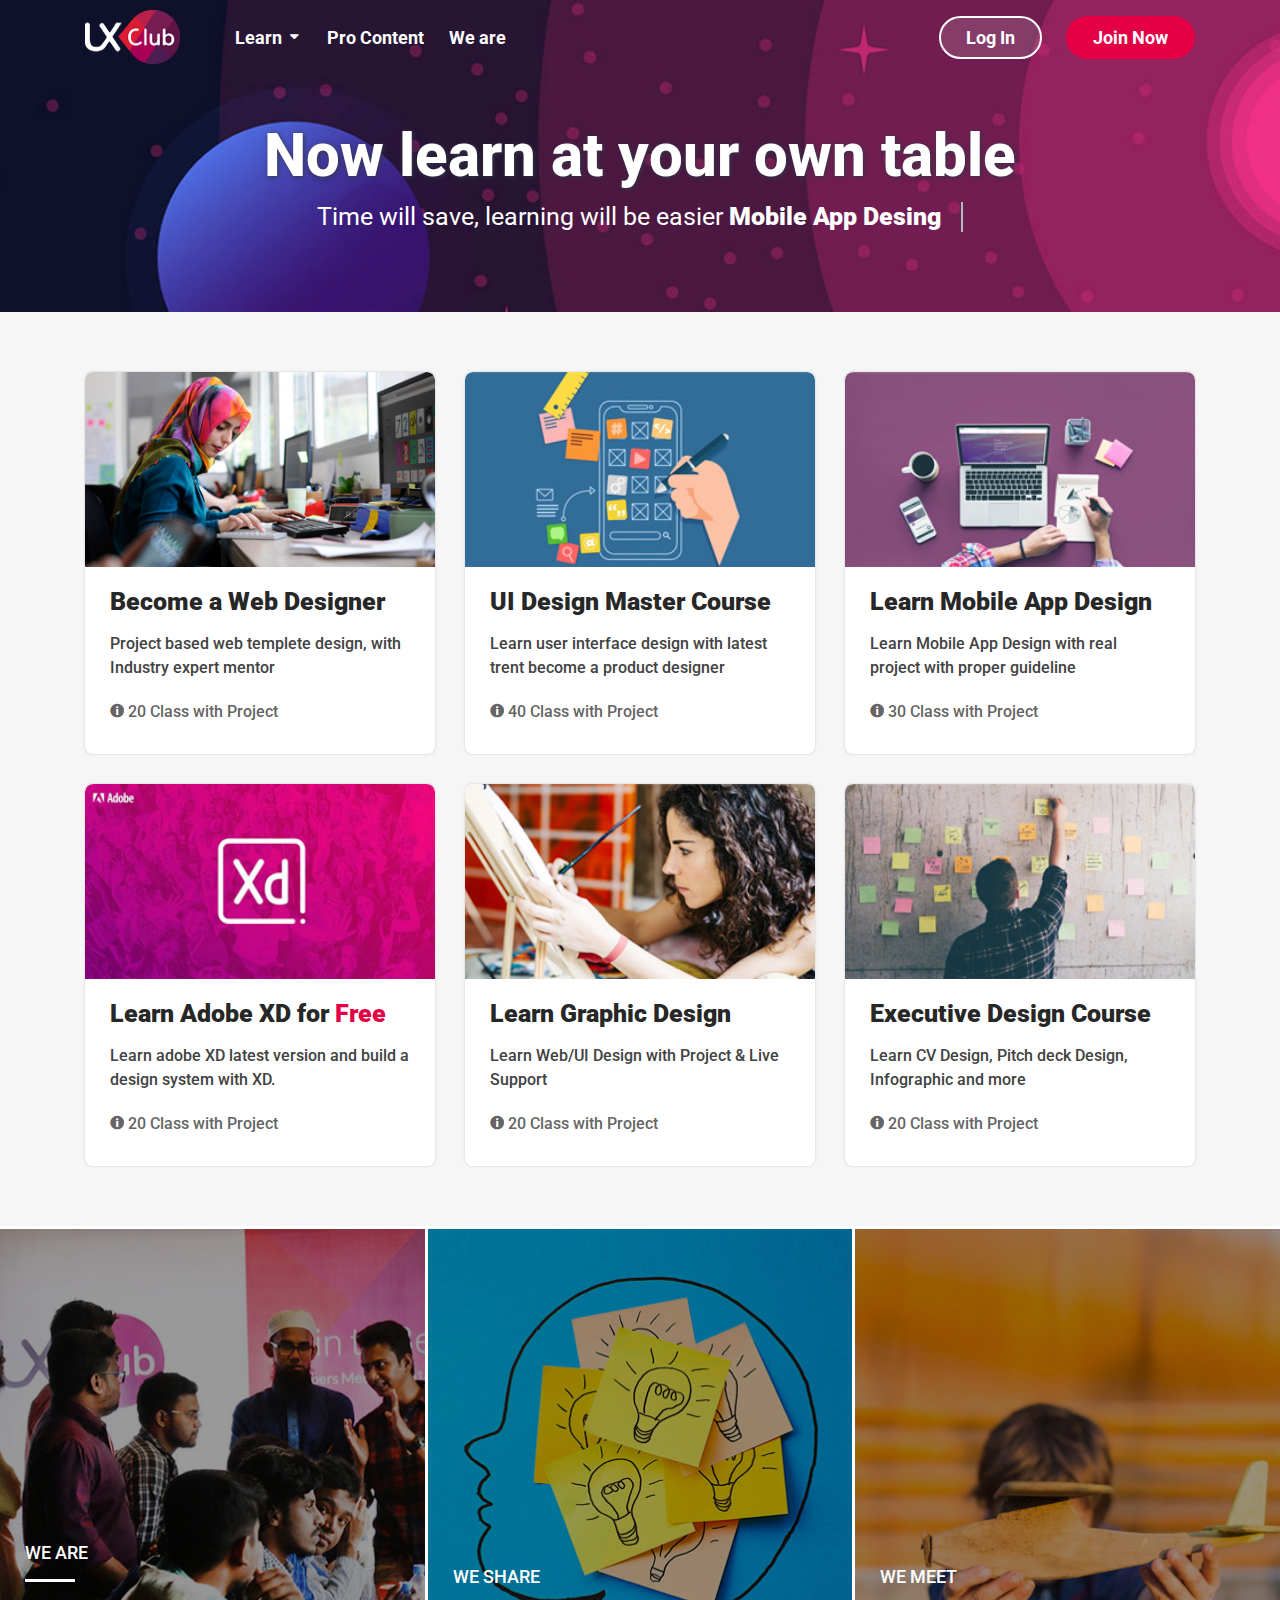
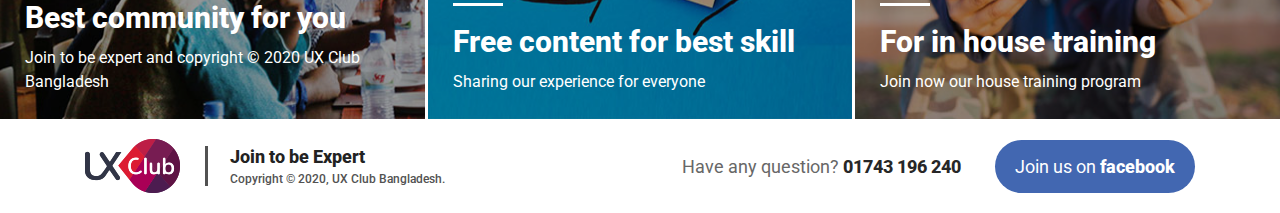
==== commit 2089cb31: "yh" ====
--- a/index.html
+++ b/index.html
@@ -68,322 +68,14 @@
                 </div>
                 <div class="col-md-4 my-auto">
                     <div class="header-buttons">
-                        <a href="#" data-toggle="modal" data-target="#exampleModalCenter"
-                            class="site-button">Log In</a>
-                        <a href="#" data-toggle="modal" data-target="#exampleModalCenter2"
-                            class="site-button borderd">Join Now</a>
+                        <a href="login.html" class="site-button">Log In</a>
+                        <a href="singup.html" class="site-button borderd">Join Now</a>
                     </div>
                 </div>
             </div>
         </div>
     </header>
     <!-- header area end -->
-
-<!-- popup area start -->
-<div class="for-loginmethod">
-    <!-- Modal -->
-    <div class="modal fade" id="exampleModalCenter" tabindex="-1" role="dialog"
-        aria-labelledby="exampleModalCenterTitle" aria-hidden="true">
-        <div class="modal-dialog modal-dialog-centered" role="document">
-            <div class="modal-content">
-                <div class="modal-header">
-                    <button type="button" class="close" data-dismiss="modal" aria-label="Close">
-                        <span aria-hidden="true"><i class="icofont-close"></i></span>
-                    </button>
-                </div>
-                <div class="modal-body">
-                    <div class="log-inpagess">
-                        <div class="login-content">
-                            <h4>Log In to Start Learning</h4>
-                            <div class="connect-facebook">
-                                <span>
-                                    <a href=""><i class="fa fa-facebook-f"></i>Log In with
-                                        facebook</a>
-                                </span>
-                            </div>
-                            <div class="loginforms1">
-                                <form action="">
-                                    <div class="login-us">
-                                        <div class="form-group">
-                                            <input type="email" name="email" placeholder="Email">
-                                        </div>
-                                        <div class="form-group">
-                                            <input type="password" name="password" placeholder="Password">
-                                        </div>
-                                    </div>
-                                </form>
-                            </div>
-                            <div class="repare-pass">
-                                <div class="log-into">
-                                    <div class="try-thisfield">
-                                        <a href="profile.html" class="logs1">Log In</a>
-                                        <a href="" class="forgot1">Forgot Password?</a>
-                                    </div>
-                                    <span>Don't have an membership? <a href="">JOIN</a></span>
-                                </div>
-                            </div>
-                        </div>
-                    </div>
-                </div>
-            </div>
-        </div>
-    </div>
-    <!-- Modal -->
-</div>
-
-
-<div class="for-loginmethod">
-    <!-- Modal -->
-    <div class="modal fade" id="exampleModalCenter2" tabindex="-1" role="dialog"
-        aria-labelledby="exampleModalCenterTitle" aria-hidden="true">
-        <div class="modal-dialog modal-dialog-centered" role="document">
-            <div class="modal-content">
-                <div class="modal-header">
-                    <button type="button" class="close" data-dismiss="modal" aria-label="Close">
-                        <span aria-hidden="true"><i class="icofont-close"></i></span>
-                    </button>
-                </div>
-                <div class="modal-body">
-                    <div class="log-inpagess">
-                        <div class="login-content">
-                            <h4>Join to Start Learning</h4>
-                            <div class="connect-facebook">
-                                <span>
-                                    <a href=""><i class="fa fa-facebook-f"></i>Log In with
-                                        facebook</a>
-                                </span>
-                            </div>
-                            <div class="loginforms1">
-                                <form action="">
-                                    <div class="login-us">
-                                        <div class="form-group">
-                                            <input type="text" name="firstname" placeholder="First Name">
-                                        </div>
-                                        <div class="form-group">
-                                            <input type="text" name="lastname" placeholder="Last Name">
-                                        </div>
-                                        <div class="form-group">
-                                            <input type="email" name="email" placeholder="Email">
-                                        </div>
-                                        <div class="form-group">
-                                            <input type="tel" placeholder="Phone">
-                                        </div>
-                                        <div class="form-group">
-                                            <select name="subject">
-                                                <option data-display="Occupation">Occupation</option>
-                                                <option value="1">Student</option>
-                                                <option value="2">Freelancer </option>
-                                                <option value="3">Employed </option>
-                                                <option value="4">Business </option>
-                                                <option value="5">Other </option>
-                                            </select>
-                                        </div>
-                                        <div class="form-group">
-                                            <input type="password" name="password" placeholder="Password">
-                                        </div>
-                                        <div class="form-grou">
-                                            <label class="container-label">I agree to UX Club <a href="#">Terms
-                                                    and
-                                                    Conditions*</a>
-                                                <input type="checkbox">
-                                                <span class="checkmark"></span>
-                                            </label>
-                                        </div>
-                                    </div>
-                                </form>
-                            </div>
-                            <div class="repare-pass">
-                                <div class="log-into">
-                                    <div class="try-thisfield">
-                                        <a href="profile-2.html" class="logs1 next-hide">Sing Up</a>
-                                    </div>
-                                    <span>You have already joined? <a href="">LOG IN</a></span>
-                                </div>
-                            </div>
-                        </div>
-                    </div>
-                </div>
-            </div>
-        </div>
-    </div>
-    <!-- Modal -->
-</div>
-
-<div class="for-loginmethod payment-option">
-    <!-- Modal -->
-    <div class="modal fade" id="exampleModalCenter3" tabindex="-1" role="dialog"
-        aria-labelledby="exampleModalCenterTitle" aria-hidden="true">
-        <div class="modal-dialog modal-dialog-centered" role="document">
-            <div class="modal-content">
-                <div class="modal-header">
-                    <button type="button" class="close" data-dismiss="modal" aria-label="Close">
-                        <span aria-hidden="true"><i class="icofont-close"></i></span>
-                    </button>
-                </div>
-                <div class="modal-body">
-                    <div class="log-inpagess">
-                        <div class="login-content next-h4">
-                            <div class="row">
-                                <div class="col">
-                                    <div class="notice-box payment">
-                                        <h2 class="title">Pay the Course fee*</h2>
-                                        <p>Professional Graphic Design</p>
-                                        <div class="price">
-                                            <span><i class="icofont-taka"></i> 1500</span>
-                                        </div>
-                                    </div>
-                                    <div class="loginforms1">
-                                        <div class="payment-gatway">
-                                            <div class="rocket-by">
-                                                <p>Pay course fee* via
-                                                    <a href="#" class="bkashh1 active">bKash</a>
-                                                    or
-                                                    <a href="#" class="rocketts">Rocket</a>
-                                                </p>
-                                            </div>
-                                            <div class="login-us trxid bkash active">
-                                                <form action="">
-                                                    <lable for="bkash">
-                                                        <img src="assets/images/bkash.png" alt="">
-                                                    </lable>
-                                                    <span class="trans-text">Confirm with the <span>TrxID</span>
-                                                        after making the
-                                                        payment</span>
-                                                    <div class="try-thisfield got red-submit">
-                                                        <input type="text" name="bkash" placeholder="Enter TrxID :">
-
-                                                        <button type="submit" class="logs1">Submit</button>
-                                                    </div>
-                                                </form>
-                                            </div>
-                                            <div class="login-us trxid rocket">
-                                                <form action="">
-                                                    <lable for="rocket"><img src="assets/images/rocketss.png" alt="">
-                                                    </lable>
-                                                    <span class="trans-text">Confirm with the TrxID after making
-                                                        the
-                                                        payment</span>
-                                                    <div class="try-thisfield got red-submit">
-                                                        <input type="text" name="rocket" placeholder="Enter TrxID :">
-
-                                                        <button type="submit" class="logs1">Submit</button>
-                                                    </div>
-                                                </form>
-                                            </div>
-                                        </div>
-                                    </div>
-                                    <div class="repare-pass">
-                                        <div class="log-into">
-                                            <div class="call-usw">
-                                                <p>Call for Help : <a href="tel:01743 196 240">01743
-                                                        196 240</a></p>
-                                            </div>
-                                        </div>
-                                    </div>
-                                </div>
-                                <div class="col tshirt-img my-auto">
-                                    <img src="assets/images/offer.png" alt="">
-                                </div>
-                            </div>
-                        </div>
-                    </div>
-                </div>
-            </div>
-        </div>
-    </div>
-    <!-- Modal -->
-</div>
-
-<div class="for-loginmethod payment-option account-detials">
-    <!-- Modal -->
-    <div class="modal fade" id="exampleModalCenter4" tabindex="-1" role="dialog"
-        aria-labelledby="exampleModalCenterTitle" aria-hidden="true">
-        <div class="modal-dialog modal-dialog-centered" role="document">
-            <div class="modal-content">
-                <div class="modal-header">
-                    <button type="button" class="close" data-dismiss="modal" aria-label="Close">
-                        <span aria-hidden="true"><i class="icofont-close"></i></span>
-                    </button>
-                </div>
-                <div class="modal-body">
-                    <div class="log-inpagess">
-                        <div class="login-content next-h4">
-                            <div class="row">
-                                <div class="col">
-                                    <div class="single-course">
-                                        <div class="course-img">
-                                            <img src="assets/images/course-2.jpg" alt="Course 1">
-                                        </div>
-                                        <h4 class="title">Executive Design Course</h4>
-                                        <p>Learn CV Design, Pitch deck Design,
-                                            Infographic and more</p>
-                                        <span class="course-meta">
-                                            <i class="fa fa-exclamation-circle" aria-hidden="true"></i> 20
-                                            Class with Project
-                                        </span>
-                                    </div>
-                                    <div class="notice-box">
-                                        <h4 class="title"><i class="icofont-exclamation-circle"></i> You want to
-                                            take this course</h4>
-                                        <p>Please continue with your details so that you will
-                                            <span>create an account</span> and start learning</p>
-                                    </div>
-                                </div>
-                                <div class="col">
-                                    <div class="loginforms1 account-details">
-                                        <h2 class="title">Your Details</h2>
-                                        <form action="">
-                                            <div class="login-us">
-                                                <div class="form-group">
-                                                    <input type="text" name="firstname" placeholder="First Name">
-                                                </div>
-                                                <div class="form-group">
-                                                    <input type="text" name="lastname" placeholder="Last Name">
-                                                </div>
-                                                <div class="form-group">
-                                                    <input type="email" name="email" placeholder="Email">
-                                                </div>
-                                                <div class="form-group">
-                                                    <input type="tel" placeholder="Phone">
-                                                </div>
-                                                <div class="form-group">
-                                                    <select name="subject">
-                                                        <option data-display="Occupation">Occupation</option>
-                                                        <option value="1">Student</option>
-                                                        <option value="2">Freelancer </option>
-                                                        <option value="3">Employed </option>
-                                                        <option value="4">Business </option>
-                                                        <option value="5">Other </option>
-                                                    </select>
-                                                </div>
-                                                <div class="form-group">
-                                                    <input type="password" name="password" placeholder="Password">
-                                                </div>
-                                                <div class="form-grou">
-                                                    <label class="container-label">I agree to UX Club <a href="#">Terms
-                                                            and
-                                                            Conditions*</a>
-                                                        <input type="checkbox">
-                                                        <span class="checkmark"></span>
-                                                    </label>
-                                                </div>
-                                                <a href="#" class="submit-btn" data-toggle="modal"
-                                                    data-target="#exampleModalCenter3" data-dismiss="modal"
-                                                    aria-label="Close">Continue</a>
-                                            </div>
-                                        </form>
-                                    </div>
-                                </div>
-                            </div>
-                        </div>
-                    </div>
-                </div>
-            </div>
-        </div>
-    </div>
-    <!-- Modal -->
-</div>
-<!-- popup area end -->
 
     <!-- hamburger menu start -->
     <div class="hamburger-menu">
@@ -399,7 +91,7 @@
                     </ul>
                 </li>
                 <li><a href="inner-page-after.html">Pro Content</a></li>
-                <li><a href="#">We are</a></li>
+                <li><a href="about.html">We are</a></li>
             </ul>
         </div>
     </div>
--- a/assets/css/style.css
+++ b/assets/css/style.css
@@ -539,7 +539,7 @@
     left: 50%;
     top: 50%;
     transform: translate(-50%, -50%);
-    z-index: 99;
+    z-index: 9;
 }
 
 .inner-course::before {
@@ -1792,7 +1792,7 @@
     top: 50%;
     transform: translate(-50%, -50%);
     color: #fff;
-    padding: 10px 20px;
+    padding: 12px 35px;
     font-size: 14px;
     font-weight: 700;
     border-radius: 40px;
@@ -1818,7 +1818,7 @@
 
 .single-course.profile:hover::after {
     visibility: visible;
-    opacity: .5;
+    opacity: .8;
 }
 
 .single-course.profile:hover .start-btn {
@@ -2305,7 +2305,9 @@
 .notice-box.payment {
     text-align: center;
     border: 1px solid #7FBFCB;
-    margin-bottom: 25px;
+    margin-bottom: 20px;
+    margin-right: 15px;
+    margin-left: 15px;
 }
 
 .notice-box.payment .title {
@@ -2364,4 +2366,195 @@
 
 .single-course.profile h4.title {
     padding: 0 20px;
+}
+
+
+/* login css */
+section.login-area {
+    padding: 130px 0;
+}
+
+.login-top {
+    display: flex;
+    align-items: center;
+    margin-bottom: 80px;
+    justify-self: center;
+}
+
+.login-top .title {
+    font-size: 30px;
+    color: #282828;
+    line-height: 35px;
+    font-weight: 400;
+}
+
+.login-top .content {
+    position: relative;
+    padding-left: 33px;
+}
+
+.login-top .content::after {
+    content: "";
+    left: 0;
+    height: 56px;
+    background: #282828;
+    width: 2px;
+    position: absolute;
+    top: 50%;
+    transform: translateY(-50%);
+}
+
+.login-top .site-logo {
+    margin-right: 33px;
+}
+
+.login-top .title strong {
+    font-weight: 800;
+}
+
+.login-form input {
+    width: 100%;
+    padding: 12px 10px;
+    border-radius: 5px;
+    border: 1px solid #D7D7D7;
+    margin-bottom: 15px;
+    color: #474747;
+    font-weight: 500;
+    transition: .2s;
+}
+
+.login-form input::placeholder {
+    color: #8F8F8F;
+    transition: .2s;
+}
+
+.login-form input:focus::placeholder,
+.login-form input:hover::placeholder {
+    font-size: 10px;
+    transform: translateY(-15px);
+}
+
+
+.login-form input[type=submit] {
+    background: #E30045;
+    color: #fff;
+    font-size: 20px;
+    font-weight: 800;
+    border: transparent;
+    padding: 10px 10px;
+}
+
+.login-form input[type=submit]:hover {
+    background: #af0438;
+    color: #fff;
+}
+
+.form-bottom {
+    text-align: center;
+    color: #565964;
+}
+
+.form-bottom .forget-btn {
+    font-weight: 700;
+    color: #565964;
+    display: block;
+    margin-bottom: 7px;
+    margin-top: 5px;
+}
+
+.form-bottom .join {
+    color: #E30045;
+    font-weight: 800;
+}
+
+.login-form input:hover,
+.login-form input:focus {
+    border-color: #7D7D7D;
+}
+
+.login-area.register {
+    position: relative;
+    padding-top: 25px;
+    padding-bottom: 15px;
+}
+
+.login-area.register::after {
+    content: "";
+    background-image: url(../images/register.jpg);
+    background-position: center center;
+    background-size: cover;
+    left: 0;
+    width: 60%;
+    height: 100%;
+    position: absolute;
+    top: 0;
+}
+
+.login-form input[type=checkbox] {
+    display: none;
+}
+
+.login-box.register .login-top .title {
+    font-weight: 800;
+}
+
+.login-top .title span {
+    display: block;
+}
+
+.login-box.register .login-top {
+    margin-bottom: 25px;
+}
+
+.login-form span.current {
+    font-weight: 500;
+    color: #474747;
+}
+
+.login-form .nice-select {
+    width: 100%;
+    margin-bottom: 15px;
+    height: 50px;
+    line-height: 50px;
+    border-color: #D7D7D7;
+    padding-left: 10px;
+}
+
+.login-us .form-bottom {
+    margin-top: 10px;
+}
+
+.login-form .nice-select ul.list {
+    width: 100%;
+}
+
+.login-form .nice-select ul.list li:first-child {
+    display: none;
+}
+
+.login-form .form-grou {
+    margin-top: 0px;
+    margin-bottom: 12px;
+}
+
+label.container-label a {
+    color: #565656;
+}
+
+section.login-area.register::before {
+    background: #F6F6F6;
+    content: "";
+    position: absolute;
+    left: 0;
+    top: 0;
+    width: 100%;
+    height: 100%;
+}
+
+.login-box.register .site-logo {
+    margin-right: 25px;
+}
+
+.login-box.register .login-top .content {
+    margin-left: 1px;
 }--- a/assets/css/responsive.css
+++ b/assets/css/responsive.css
@@ -41,6 +41,9 @@
     }
 }
 @media (max-width: 991px) {
+    .login-area.register::after {
+        display: none;
+    }
    .header-buttons .site-button {
         padding: 8px 20px;
         font-size: 14px;
